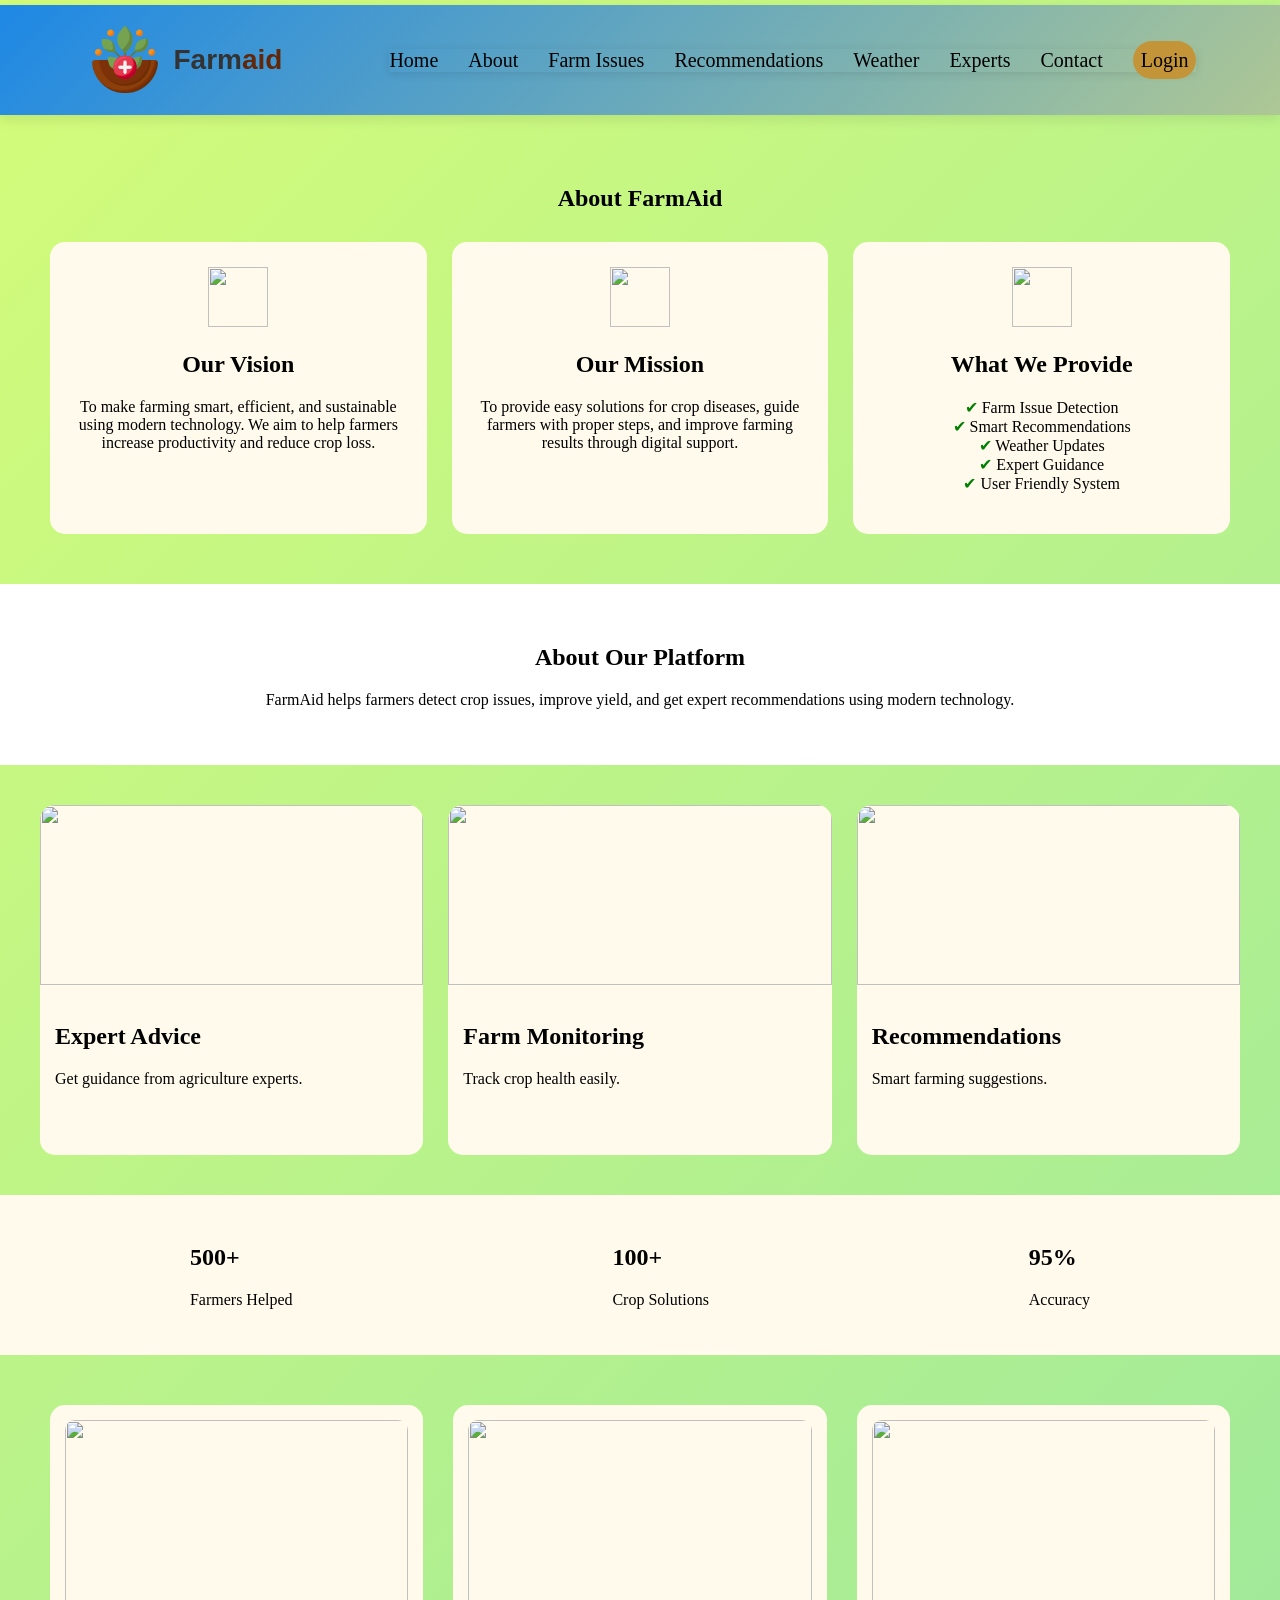
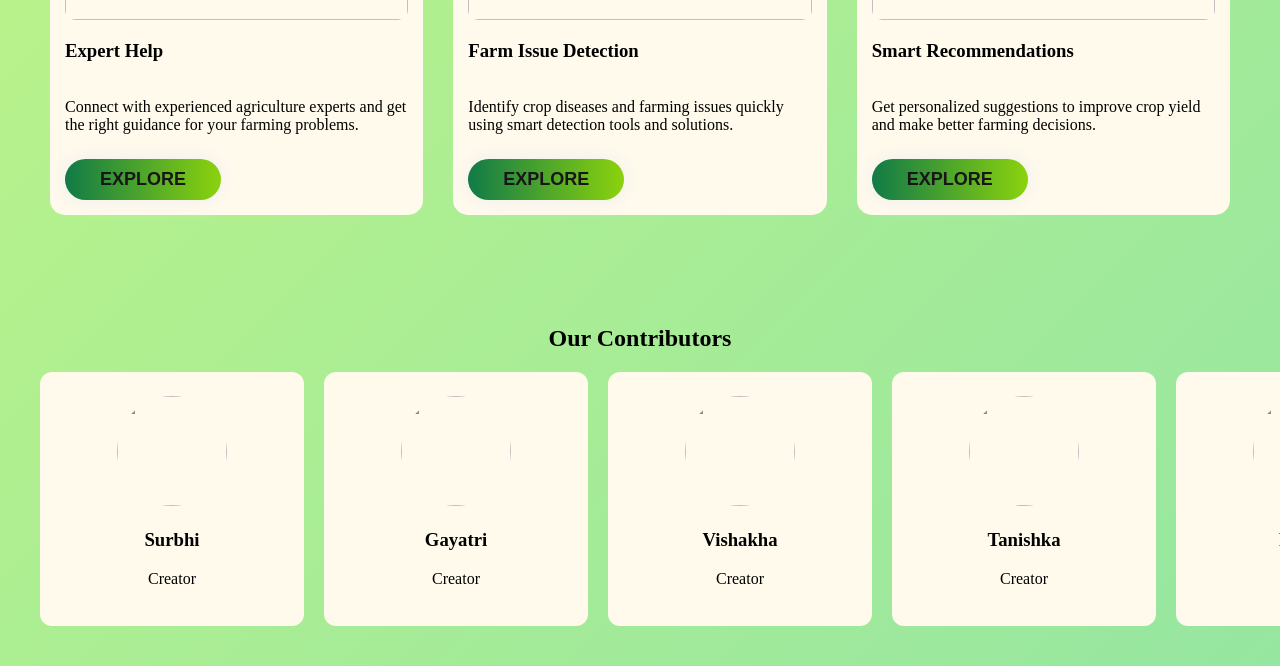
==== pages/about.html @ cec2fefd "added btn" ====
<!DOCTYPE html>
<html>

<head>
    <title>About - FarmAid</title>
    <link rel="stylesheet" href="../css/About.css">
    <link rel="stylesheet" href="../css/navbar.css">
</head>

<body>
    <div class="main-container">
        <div class="lmg-contanair">
            <img src="../images/logo-icon.png" class="main-logo-img">
            <span class="farm">Farm</span><span class="aid">aid</span>
        </div>

        <div class="nav-menu">
            <a href="../index.html" class="menu">Home</a>
            <a href="../pages/about.html" class="menu">About</a>
            <a href="../pages/farmissue.html" class="menu">Farm Issues</a>
            <a href="../pages/recommendation.html" class="menu">Recommendations</a>
            <a href="../pages/weather.html" class="menu">Weather</a>
            <a href="../pages/expert.html" class="menu">Experts</a>
            <a href="../pages/contact.html" class="menu">Contact</a>
            <a href="./contact.html" class="menu"><span class="lgin">Login</span></a>
        </div>
    </div>
    <section class="vision-mission">
        <h1>About FarmAid</h1>

        <div class="vm-container">

            <div class="vm-card">
                <img src="../images/vision-image.png" class="vm-icon">
                <h2>Our Vision</h2>
                <p>
                    To make farming smart, efficient, and sustainable using modern technology.
                    We aim to help farmers increase productivity and reduce crop loss.
                </p>
            </div>

            <div class="vm-card">
                <img src="../images/mission .png" class="vm-icon">
                <h2>Our Mission</h2>
                <p>
                    To provide easy solutions for crop diseases, guide farmers with proper steps,
                    and improve farming results through digital support.
                </p>
            </div>

            <div class="vm-card">
                <img src="../images/convenience.png" class="vm-icon">
                <h2>What We Provide</h2>
                <ul class="vm-list">
                    <li>Farm Issue Detection</li>
                    <li>Smart Recommendations</li>
                    <li>Weather Updates</li>
                    <li>Expert Guidance</li>
                    <li>User Friendly System</li>
                </ul>
            </div>

        </div>
    </section>
    <section class="about-info">
        <h2>About Our Platform</h2>
        <p>
            FarmAid helps farmers detect crop issues, improve yield,
            and get expert recommendations using modern technology.
        </p>
    </section>
    <section class="features">

        <div class="feature-card">
            <img src="../images/advice-expert.jpg">
            <div class="content">
                <h2>Expert Advice</h2>
                <p>Get guidance from agriculture experts.</p>
            </div>
        </div>

        <div class="feature-card">
            <img src="../images/farm-monitoring.jpg">
            <div class="content">
                <h2>Farm Monitoring</h2>
                <p>Track crop health easily.</p>
            </div>
        </div>

        <div class="feature-card">
            <img src="../images/farmers-smiling-women.jpg">
            <div class="content">
                <h2>Recommendations</h2>
                <p>Smart farming suggestions.</p>
            </div>
        </div>

    </section>
    <section class="stats">
        <div>
            <h2>500+</h2>
            <p>Farmers Helped</p>
        </div>
        <div>
            <h2>100+</h2>
            <p>Crop Solutions</p>
        </div>
        <div>
            <h2>95%</h2>
            <p>Accuracy</p>
        </div>
    </section>
    <section class="services">

        <!-- EXPERT -->
        <div class="service-card">
            <img src="../images/expert-img.webp">
            <h3>Expert Help</h3>
            <p>
                Connect with experienced agriculture experts and get the right
                guidance for your farming problems.
            </p>
            <a href="../pages/expert.html">
                <button>Explore</button>
            </a>
        </div>
        <div class="service-card">
            <img src="../images/farm-issue.jpg">
            <h3>Farm Issue Detection</h3>
            <p>
                Identify crop diseases and farming issues quickly using smart
                detection tools and solutions.
            </p>
            <a href="../pages/farmissue.html">
                <button>Explore</button>
            </a>
        </div>
        <div class="service-card">
            <img src="../images/recomandation-solution.jpg">
            <h3>Smart Recommendations</h3>
            <p>
                Get personalized suggestions to improve crop yield and make
                better farming decisions.
            </p>
            <a href="../pages/recommendation.html">
                <button>Explore</button>
            </a>
        </div>

    </section>
    <section class="team">
        <h2>Our Contributors</h2>

        <div class="team-container">

            <div class="team-card">
                <img src="../images/surbhi-img.jpeg">
                <h3>Surbhi</h3>
                <p>Creator</p>
            </div>

            <div class="team-card">
                <img src="../images/gayatri-img.jpeg">
                <h3>Gayatri</h3>
                <p>Creator</p>
            </div>

            <div class="team-card">
                <img src="../images/vishakha-img.jpeg">
                <h3>Vishakha</h3>
                <p>Creator</p>
            </div>

            <div class="team-card">
                <img src="../images/member4.jpg">
                <h3>Tanishka</h3>
                <p>Creator</p>
            </div>

            <div class="team-card">
                <img src="../images/pranay-img.jpeg">
                <h3>Pranay</h3>
                <p>Creator</p>
            </div>

        </div>
    </section>

</body>

</html>
---- css/About.css ----
body {
    margin: 0;
    font-family: 'Segoe UI';
    background: linear-gradient(135deg, #d4fc79, #96e6a1);
}
.main-container {
    display: flex;
    justify-content: space-between;
    align-items: center;
    padding: 15px 30px;
    background: #2e7d32;
    color: white;
}
.lmg-contanair {
    display: flex;
    align-items: center;
}

.main-logo-img {
    width: 40px;
    margin-right: 8px;
}

.farm {
    font-weight: bold;
    font-size: 22px;
}

.aid {
    font-size: 22px;
}

.nav-menu {
    display: flex;
    gap: 20px;
}

.menu {
    text-decoration: none;
    color: white;
    font-weight: 500;
}

.menu:hover {
    color: yellow;
}

.lgin {
    background: orange;
    padding: 6px 12px;
    border-radius: 6px;
}
.vision-mission {
    padding: 50px;
    text-align: center;
}
.vm-container {
    display: grid;
    grid-template-columns: repeat(3, 1fr);
    gap: 25px;
    margin-top: 30px;
}
.vm-card {
    background: #FFFAEC;
    padding: 25px;
    border-radius: 15px;
    transition: 0.3s;
}

.vm-card:hover {
    transform: translateY(-8px);
    box-shadow: 0 8px 18px rgba(0, 0, 0, 0.2);
}

.vm-icon {
    width: 60px;
    height: 60px;
}

.vm-list {
    list-style: none;
    padding: 0;
}

.vm-list li::before {
    content: "✔ ";
    color: green;
}
.about-info {
    text-align: center;
    padding: 40px;
    background: white;
}
.features {
    display: grid;
    grid-template-columns: repeat(3, 1fr);
    gap: 25px;
    padding: 40px;
}

.feature-card {
    background: #FFFAEC;
    border-radius: 15px;
    overflow: hidden;
    min-height: 350px;
    transition: 0.3s;
}

.feature-card:hover {
    transform: translateY(-5px);
    box-shadow: 0 8px 16px rgba(0, 0, 0, 0.2);
}
.feature-card img {
    width: 100%;
    height: 180px;
    object-fit: cover;
}
.content {
    padding: 15px;
}
.stats {
    display: flex;
    justify-content: space-around;
    background: #FFFAEC;
    padding: 30px;
}
.stat {
    text-align: center;
}

.services {
    display: grid;
    grid-template-columns: repeat(3, 1fr);
    gap: 30px;
    padding: 50px;
}

.service-card {
    background: #FFFAEC;
    padding: 15px;
    border-radius: 15px;

    display: flex;
    flex-direction: column;
    justify-content: space-between;

    height: 380px;
    transition: 0.3s;
}

.service-card:hover {
    transform: translateY(-8px);
    box-shadow: 0 12px 25px rgba(0, 0, 0, 0.25);
}

.service-card img {
    width: 100%;
    height: 200px;
    object-fit: cover;
    border-radius: 10px;
}

.service-card h3 {
    margin: 10px 0;
}
.service-card a {
    text-decoration: none;
    display: inline-block;
}
.service-card a:hover {
    text-decoration: none;
}
.service-card button {
    margin-top: auto;
    padding: 10px 35px;
    text-transform: uppercase;
    transition: 0.5s;
    background-size: 200% auto;
    color: rgb(24, 22, 22);
    box-shadow: 0 0 20px #eee;
    border-radius: 50px;
    border: none;
    font-size: 18px;
    font-weight: 600;
    cursor: pointer;
    background-image: linear-gradient(to right, #117a47 0%, #8ed40c 51%, #0dc6cc 100%);
}

.service-card button:hover {
    background-position: right center;
    color: #fff;
}
.team {
    text-align: center;
    padding: 40px;
}

.team-container {
    display: grid;
    grid-template-columns: repeat(5, 1fr);
    gap: 20px;
    justify-items: center;
}

.team-card {
    background: #FFFAEC;
    padding: 20px;
    border-radius: 12px;
    width: 220px;
    text-align: center;
    border: 2px solid transparent;
    transition: 0.3s;
}

.team-card:hover {
    border: 2px solid #2e7d32;
    transform: translateY(-5px);
}

.team-card img {
    width: 110px;
    height: 110px;
    border-radius: 50%;
    object-fit: cover;
    border: 2px solid transparent;
}

.team-card:hover img {
    border: 2px solid #2e7d32;
}
@media (max-width: 1200px) {
    .team-container {
        grid-template-columns: repeat(3, 1fr);
    }
}


@media (max-width: 992px) {

    .nav-menu {
        flex-wrap: wrap;
        gap: 10px;
    }

    .vm-container {
        grid-template-columns: repeat(2, 1fr);
    }

    .features {
        grid-template-columns: repeat(2, 1fr);
    }

    .services {
        grid-template-columns: repeat(2, 1fr);
    }

    .team-container {
        grid-template-columns: repeat(2, 1fr);
    }

    .stats {
        flex-wrap: wrap;
        gap: 20px;
    }
}

@media (max-width: 576px) {

    .main-container {
        flex-direction: column;
        gap: 10px;
    }

    .nav-menu {
        flex-direction: column;
        align-items: center;
    }

    .vm-container,
    .features,
    .services,
    .team-container {
        grid-template-columns: 1fr;
    }

    .stats {
        flex-direction: column;
        text-align: center;
        gap: 15px;
    }

    .service-card {
        height: auto;
    }
}
---- css/navbar.css ----
.main-container{
    display: flex;
flex-direction: row;
justify-content: space-around;
align-items: center;
background:linear-gradient(135deg, #1E88E5 0%,#aec795 100%);
box-shadow: 0 4px 12px rgba(23, 19, 19, 0.1);

margin-top: 5px;



}
.lmg-contanair{
    display: flex;
    flex-direction: row;
    align-items: center;
    padding-left: 2px;
   
}


.main-logo-img{

    height: 80px;
     width: 80px;

}
.nav-menu{
    display: flex;
    flex-direction: row;
    gap: 30px;
    position: sticky;
    top:0;
    z-index: 1000;
    box-shadow: 0  2px 10px rgba(0,0,0,0.1);


}
.menu:hover{
    background-color:  rgb(196, 149, 56);
   border-radius: 20px;
    padding: 5px;
    transition: 0.3s;

}

.farm{
    
    font-weight: 600;
    font-size: 28px;
    font-family:'poppins',sans-serif;
    color: #333;
}
.aid{
    font-size: 28px;
    color:rgb(98, 38, 8);
    font-weight: 600;
    font-family:'poppins',sans-serif;
}
.menu{
    text-decoration: none;
    font-size: 20px;
    color: black;
    font-weight: 100;
    
}
.lgin{
    background-color: rgb(196, 149, 56);
    border-radius: 30px;
    padding: 8px;
    
}
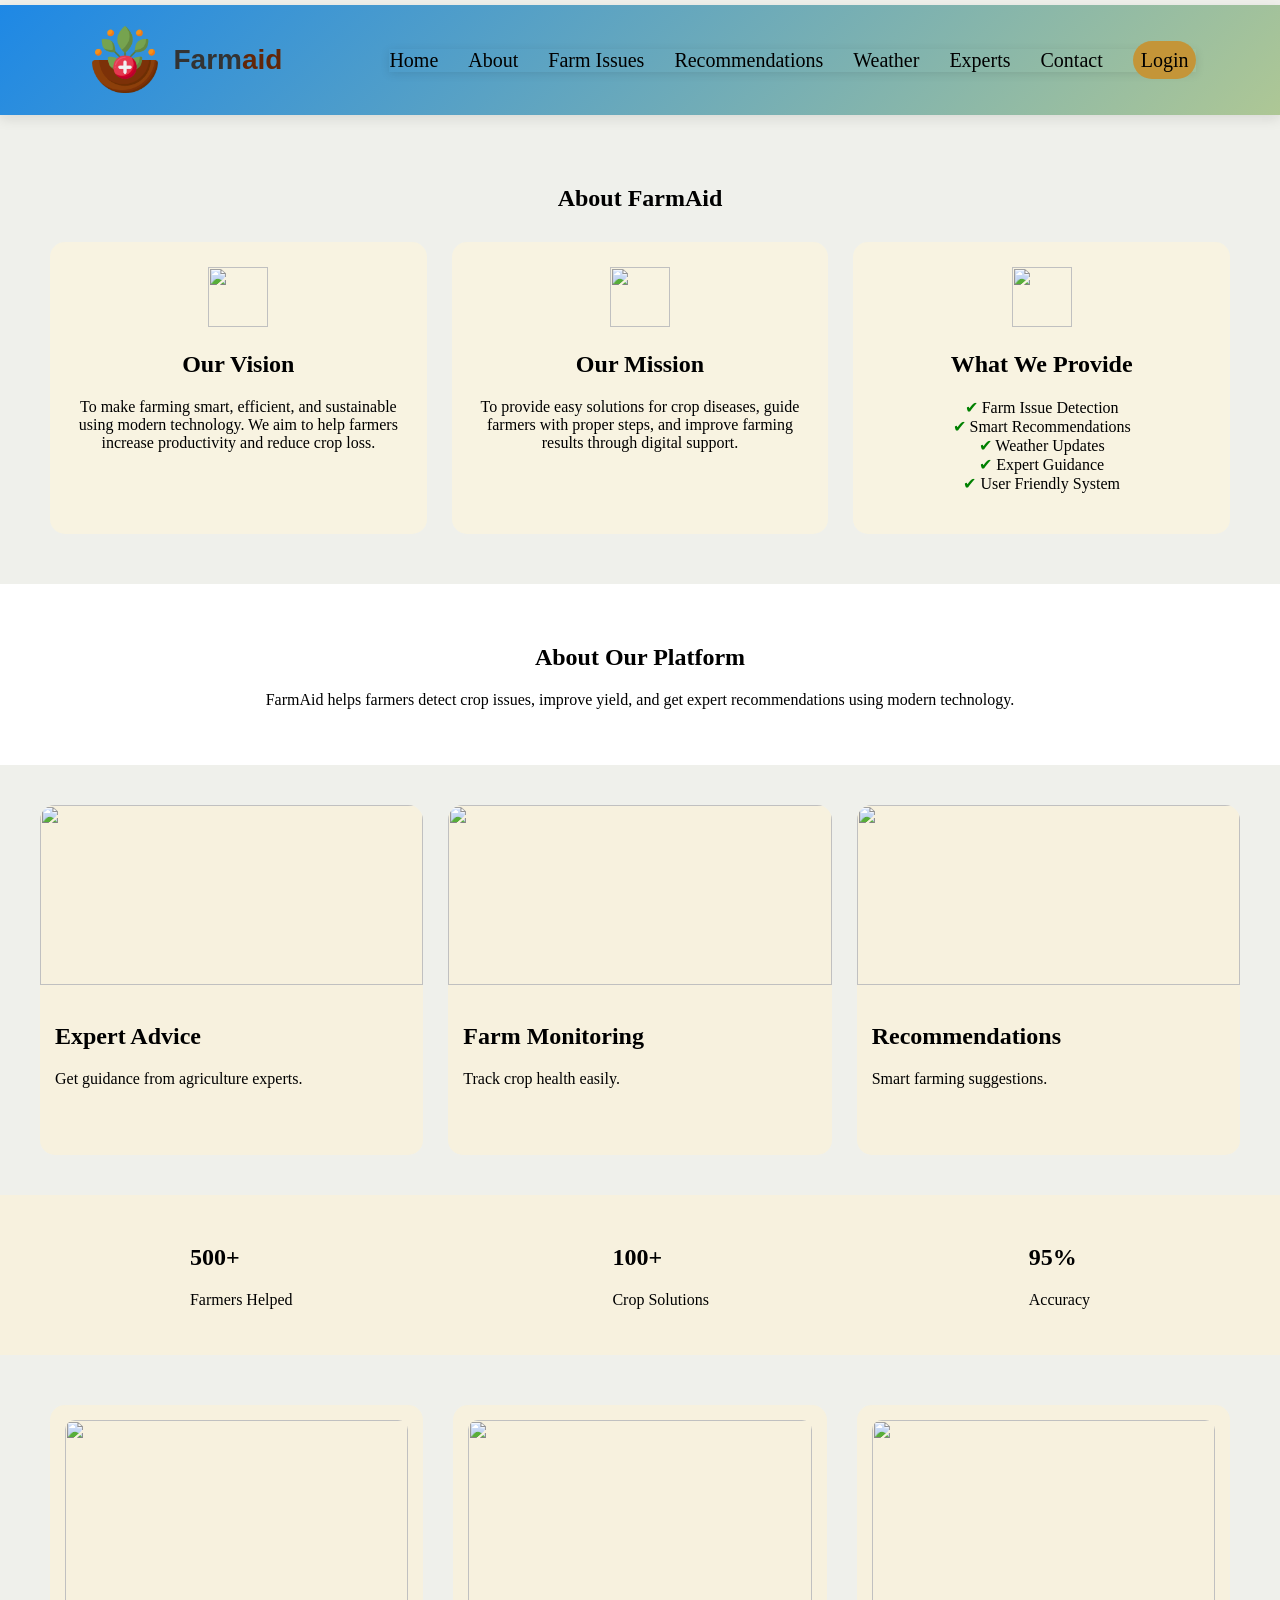
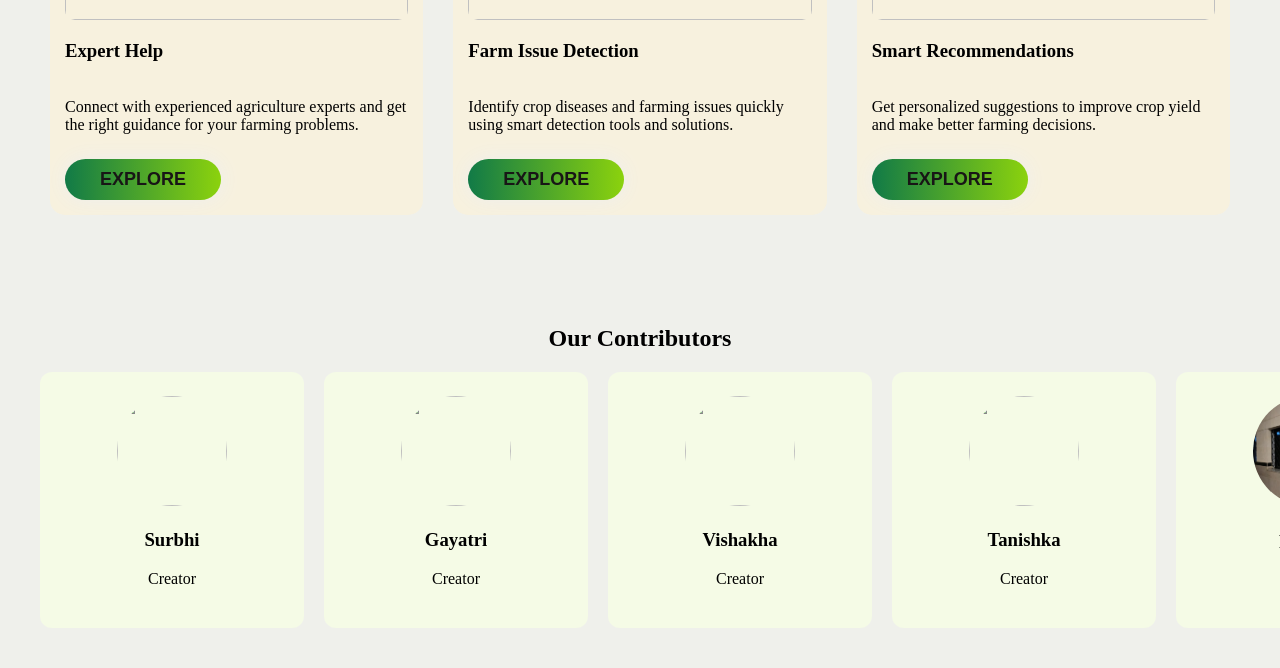
==== commit cb0f5f93: "added md file" ====
--- a/pages/about.html
+++ b/pages/about.html
@@ -178,7 +178,7 @@
             </div>
 
             <div class="team-card">
-                <img src="../images/pranay-img.jpeg">
+                <img src="../images/prany-img.jpeg">
                 <h3>Pranay</h3>
                 <p>Creator</p>
             </div>
--- a/css/About.css
+++ b/css/About.css
@@ -1,7 +1,7 @@
 body {
     margin: 0;
     font-family: 'Segoe UI';
-    background: linear-gradient(135deg, #d4fc79, #96e6a1);
+    background-color: #eff0eb;
 }
 .main-container {
     display: flex;
@@ -61,7 +61,7 @@
     margin-top: 30px;
 }
 .vm-card {
-    background: #FFFAEC;
+    background-color: #F8F3E1;
     padding: 25px;
     border-radius: 15px;
     transition: 0.3s;
@@ -99,7 +99,7 @@
 }
 
 .feature-card {
-    background: #FFFAEC;
+   background-color: #F7F1DE;
     border-radius: 15px;
     overflow: hidden;
     min-height: 350px;
@@ -121,7 +121,7 @@
 .stats {
     display: flex;
     justify-content: space-around;
-    background: #FFFAEC;
+    background: #F7F1DE;
     padding: 30px;
 }
 .stat {
@@ -136,7 +136,7 @@
 }
 
 .service-card {
-    background: #FFFAEC;
+    background-color:  #F7F1DE;;
     padding: 15px;
     border-radius: 15px;
 
@@ -203,7 +203,7 @@
 }
 
 .team-card {
-    background: #FFFAEC;
+    background-color: #F5FBE6;
     padding: 20px;
     border-radius: 12px;
     width: 220px;
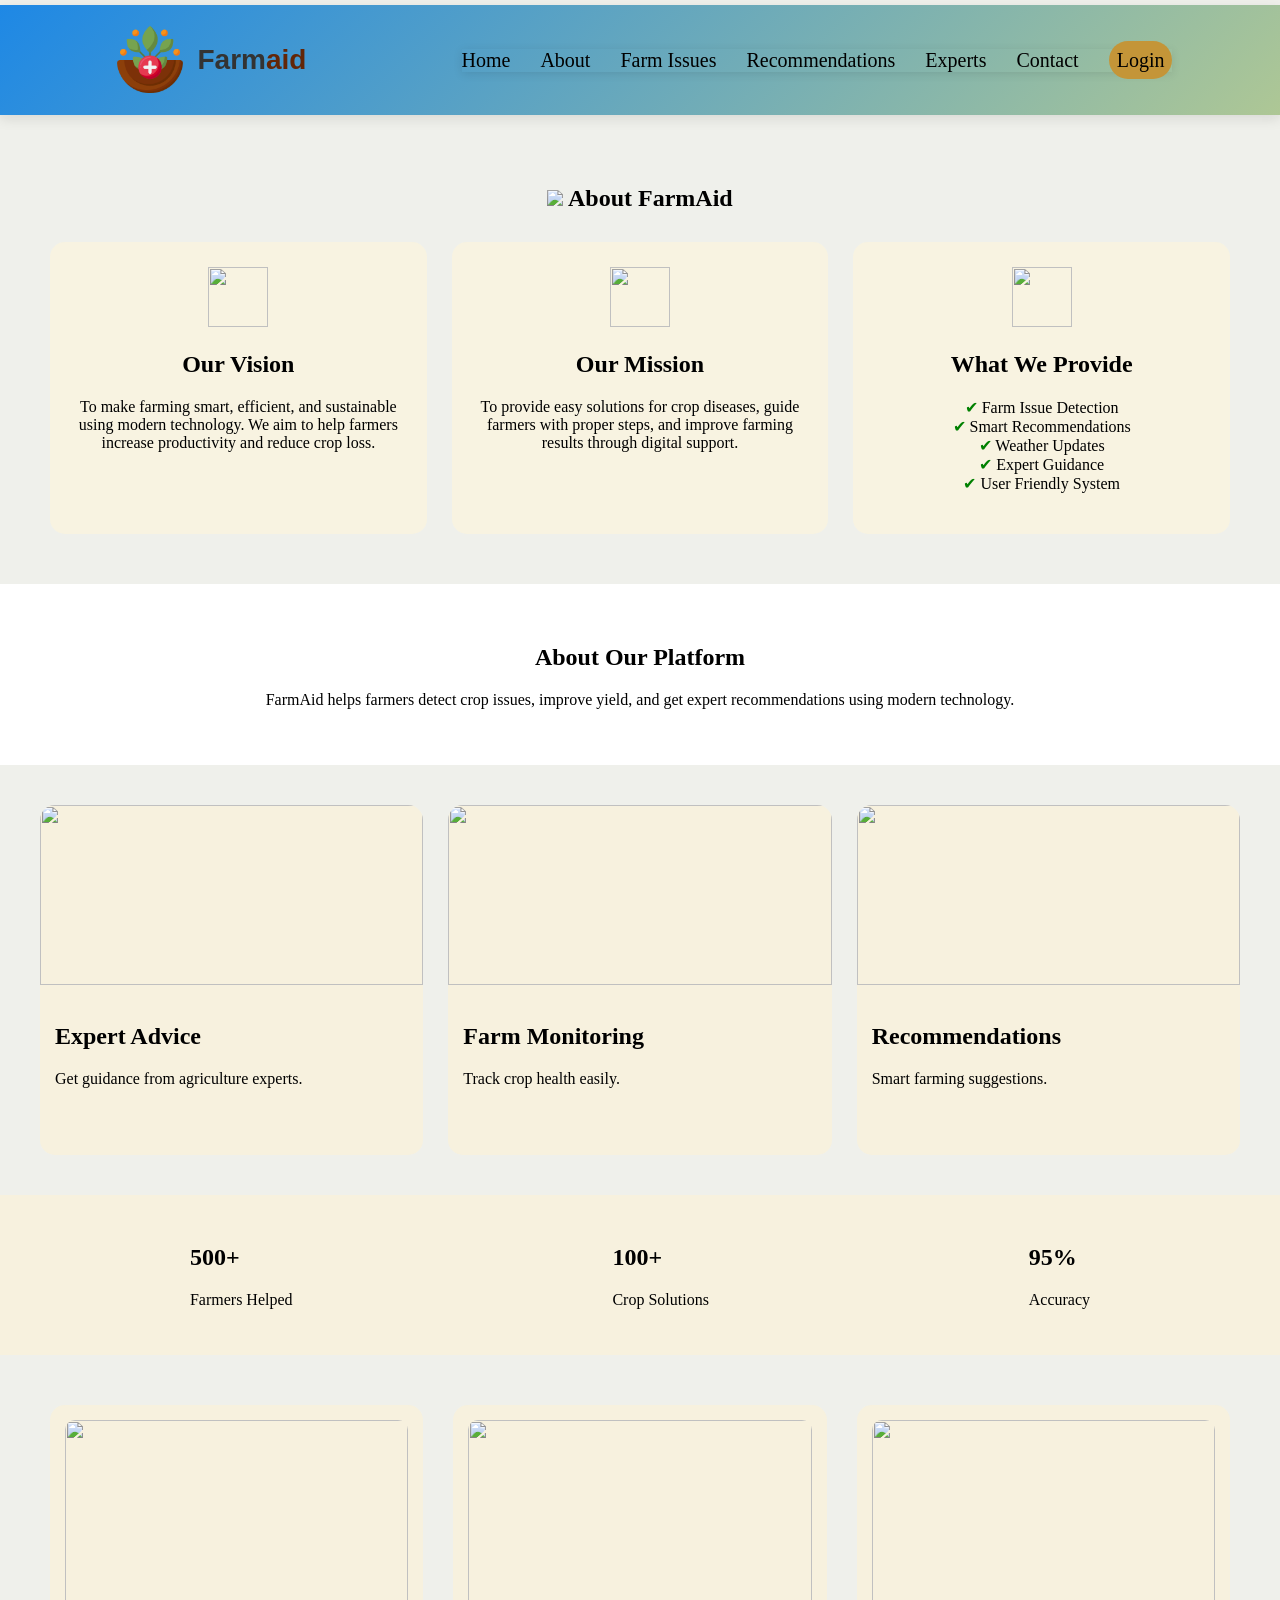
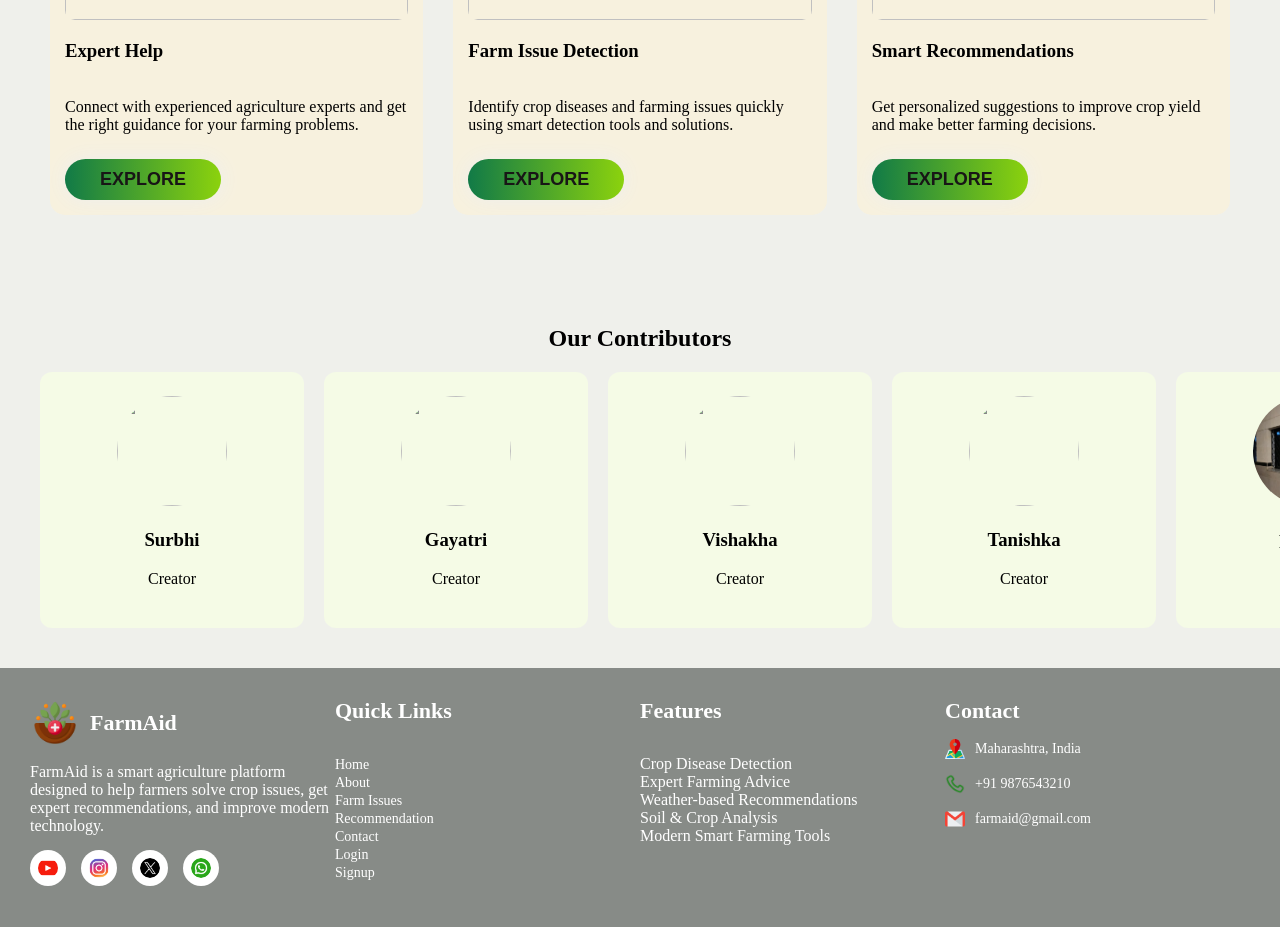
==== commit a6da6226: "footer added" ====
--- a/pages/about.html
+++ b/pages/about.html
@@ -2,9 +2,10 @@
 <html>
 
 <head>
-    <title>About - FarmAid</title>
+    <title>About FarmAid</title>
     <link rel="stylesheet" href="../css/About.css">
     <link rel="stylesheet" href="../css/navbar.css">
+    <link rel="stylesheet" href="../css/footer.css">
 </head>
 
 <body>
@@ -13,21 +14,22 @@
             <img src="../images/logo-icon.png" class="main-logo-img">
             <span class="farm">Farm</span><span class="aid">aid</span>
         </div>
-
+           
         <div class="nav-menu">
             <a href="../index.html" class="menu">Home</a>
             <a href="../pages/about.html" class="menu">About</a>
             <a href="../pages/farmissue.html" class="menu">Farm Issues</a>
             <a href="../pages/recommendation.html" class="menu">Recommendations</a>
-            <a href="../pages/weather.html" class="menu">Weather</a>
             <a href="../pages/expert.html" class="menu">Experts</a>
             <a href="../pages/contact.html" class="menu">Contact</a>
             <a href="./contact.html" class="menu"><span class="lgin">Login</span></a>
         </div>
     </div>
     <section class="vision-mission">
-        <h1>About FarmAid</h1>
-
+        <h1 class="about-heading">
+    <img src="../images/about-faarmer.png" class="about-icon">
+    About FarmAid
+</h1>
         <div class="vm-container">
 
             <div class="vm-card">
@@ -51,7 +53,7 @@
             <div class="vm-card">
                 <img src="../images/convenience.png" class="vm-icon">
                 <h2>What We Provide</h2>
-                <ul class="vm-list">
+                <ul type="circle" class="vm-list">
                     <li>Farm Issue Detection</li>
                     <li>Smart Recommendations</li>
                     <li>Weather Updates</li>
@@ -172,7 +174,7 @@
             </div>
 
             <div class="team-card">
-                <img src="../images/member4.jpg">
+                <img src="../images/tanishka-img.jpeg">
                 <h3>Tanishka</h3>
                 <p>Creator</p>
             </div>
@@ -185,6 +187,99 @@
 
         </div>
     </section>
+    <!-- FOOTER START -->
+<div class="footer-container">
+
+    <!-- SECTION 1 -->
+    <div class="footer-section-1">
+        <div class="logo-container">
+            <img src="../images/logo-icon.png" alt="logo" height="50px">
+            <b class="project-name">FarmAid</b>
+        </div>
+
+        <span>
+            FarmAid is a smart agriculture platform designed to help farmers solve crop issues,
+            get expert recommendations, and improve  modern technology.
+        </span>
+
+        <div class="social-icon-container">
+
+            <a href="#" target="_blank">
+                <img src="../images/youtube.png" class="social-icon">
+            </a>
+
+            <a href="#" target="_blank">
+                <img src="../images/instagram.png" class="social-icon">
+            </a>
+
+            <a href="#" target="_blank">
+                <img src="../images/twitter.png" class="social-icon">
+            </a>
+
+            <a href="#" target="_blank">
+                <img src="../images/whatsapp.png" class="social-icon">
+            </a>
+
+        </div>
+    </div>
+
+    <!-- SECTION 2 -->
+    <div class="footer-section-2">
+        <b class="project-name">Quick Links</b>
+
+        <ul>
+            <li><a href="../index.html" class="menu-subitem">Home</a></li>
+            <li><a href="../pages/about.html" class="menu-subitem">About</a></li>
+            <li><a href="../pages/farmissue.html" class="menu-subitem">Farm Issues</a></li>
+            <li><a href="../pages/recommendation.html" class="menu-subitem">Recommendation</a></li>
+            <li><a href="../pages/contact.html" class="menu-subitem">Contact</a></li>
+            <li><a href="../pages/login.html" class="menu-subitem">Login</a></li>
+            <li><a href="../pages/signup.html" class="menu-subitem">Signup</a></li>
+        </ul>
+    </div>
+
+    <!-- SECTION 3 -->
+    <div class="footer-section-3">
+        <b class="project-name">Features</b>
+
+        <ul>
+            <li>Crop Disease Detection</li>
+            <li>Expert Farming Advice</li>
+            <li>Weather-based Recommendations</li>
+            <li>Soil & Crop Analysis</li>
+            <li>Modern Smart Farming Tools</li>
+        </ul>
+    </div>
+
+    <!-- SECTION 4 -->
+    <div class="footer-section-4">
+        <b class="project-name">Contact</b>
+
+        <div class="contact-item">
+            <img src="../images/map.png" height="20px">
+            <a href="#" class="menu-subitem">
+                Maharashtra, India
+            </a>
+        </div>
+
+        <div class="contact-item">
+            <img src="../images/call.png" height="20px">
+            <a href="tel:+919876543210" class="menu-subitem">
+                +91 9876543210
+            </a>
+        </div>
+
+        <div class="contact-item">
+            <img src="../images/gmail.png" height="20px">
+            <a href="mailto:farmaid@gmail.com" class="menu-subitem">
+                farmaid@gmail.com
+            </a>
+        </div>
+
+    </div>
+
+</div>
+<!-- FOOTER END -->
 
 </body>
 
--- a/css/navbar.css
+++ b/css/navbar.css
@@ -1,5 +1,5 @@
 .main-container{
-    display: flex;
+display: flex;
 flex-direction: row;
 justify-content: space-around;
 align-items: center;
--- a/css/footer.css
+++ b/css/footer.css
@@ -0,0 +1,90 @@
+/* FOOTER */
+.footer-container {
+    display: flex;
+    justify-content: space-around;
+    padding: 30px;
+    background-color: #878b87;
+    color: white;
+}
+
+/* SECTIONS */
+.footer-section-1,
+.footer-section-2,
+.footer-section-3,
+.footer-section-4 {
+    display: flex;
+    flex-direction: column;
+    gap: 15px;
+    width: 25%;
+}
+
+/* LOGO */
+.logo-container {
+    display: flex;
+    align-items: center;
+    gap: 10px;
+}
+
+.project-name {
+    font-size: 22px;
+}
+
+/* SOCIAL ICONS */
+.social-icon-container {
+    display: flex;
+    gap: 15px;
+}
+
+.social-icon {
+    height: 20px;
+    width: 20px;
+    background-color: white;
+    padding: 8px;
+    border-radius: 50%;
+    cursor: pointer;
+}
+
+/* LINKS */
+.menu-subitem {
+    text-decoration: none;
+    color: white;
+    font-size: 14px;
+}
+
+ul {
+    list-style: none;
+    padding: 0;
+}
+
+/* CONTACT */
+.contact-item {
+    display: flex;
+    align-items: center;
+    gap: 10px;
+}
+
+/* RESPONSIVE */
+@media (max-width: 768px) {
+
+    .footer-container {
+        flex-direction: column;
+        gap: 25px;
+        text-align: center;
+    }
+
+    .footer-section-1,
+    .footer-section-2,
+    .footer-section-3,
+    .footer-section-4 {
+        width: 100%;
+        align-items: center;
+    }
+
+    .logo-container {
+        justify-content: center;
+    }
+
+    .contact-item {
+        justify-content: center;
+    }
+}
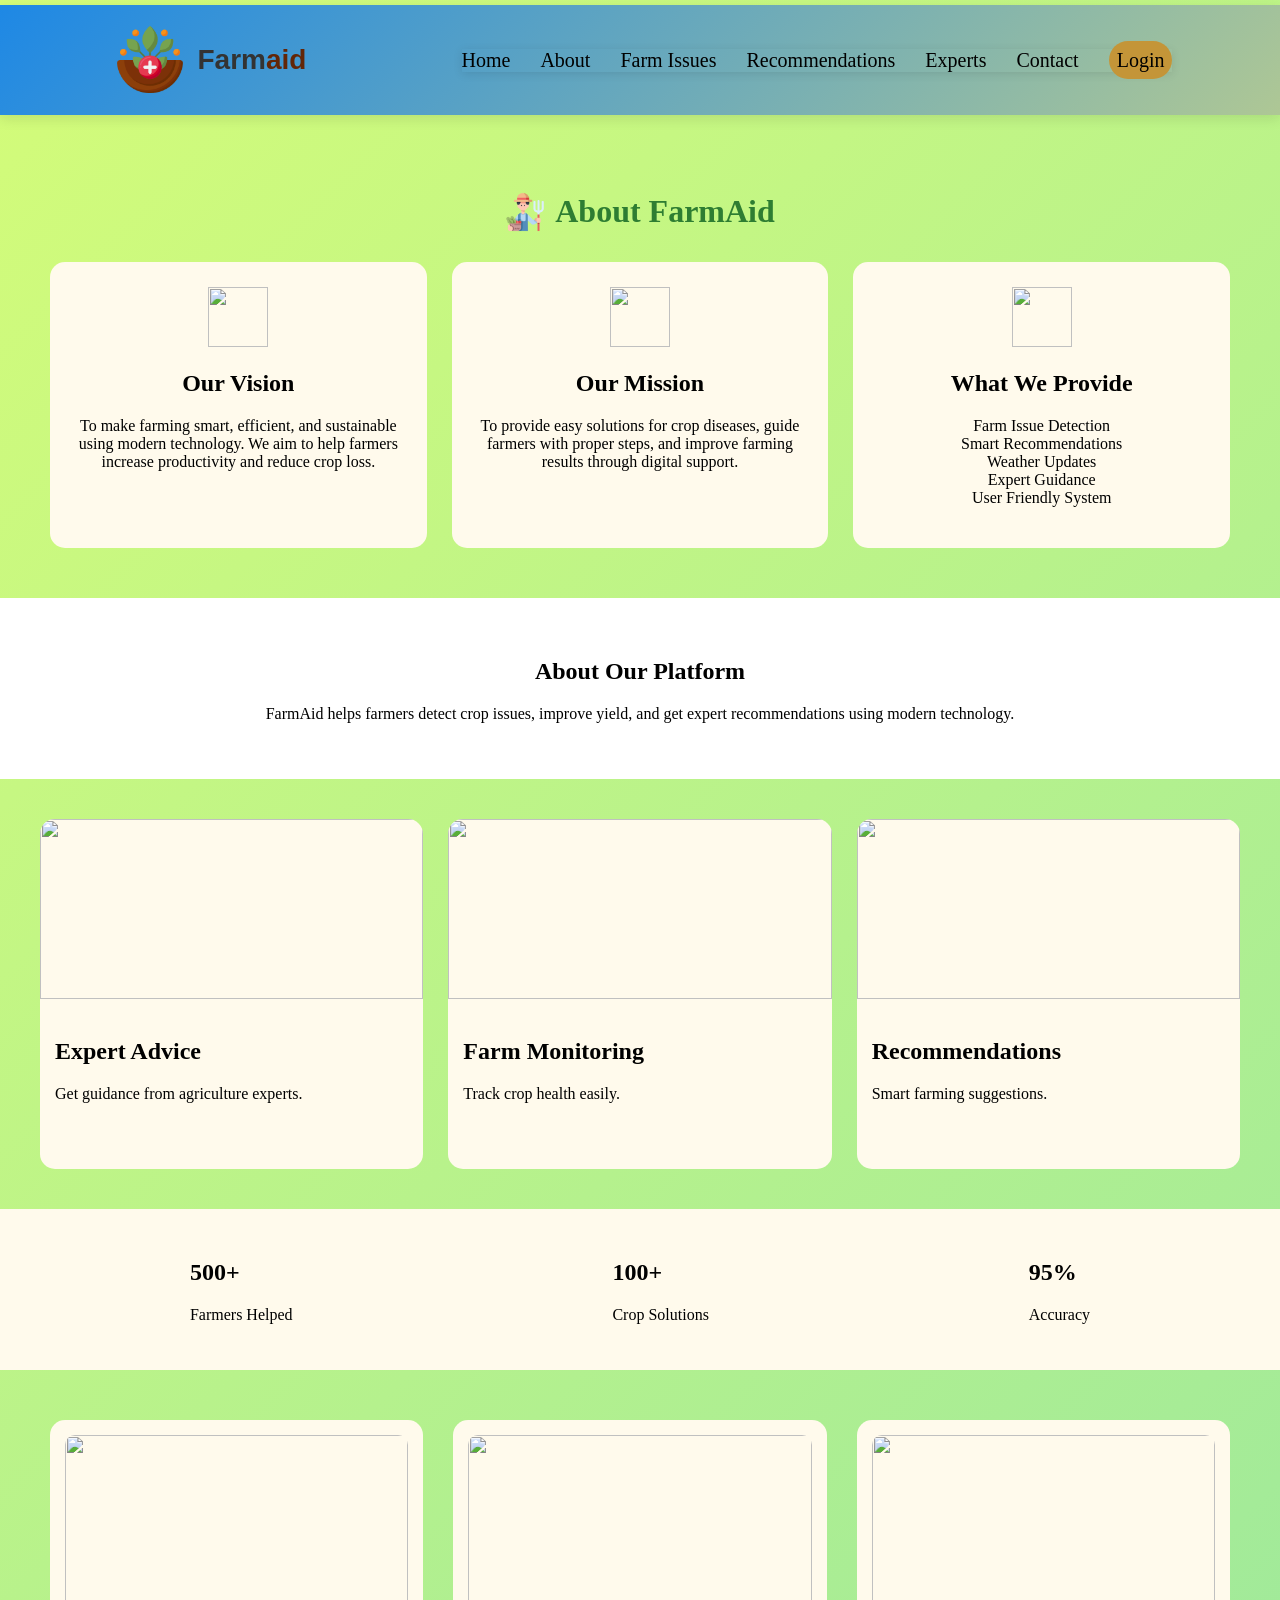
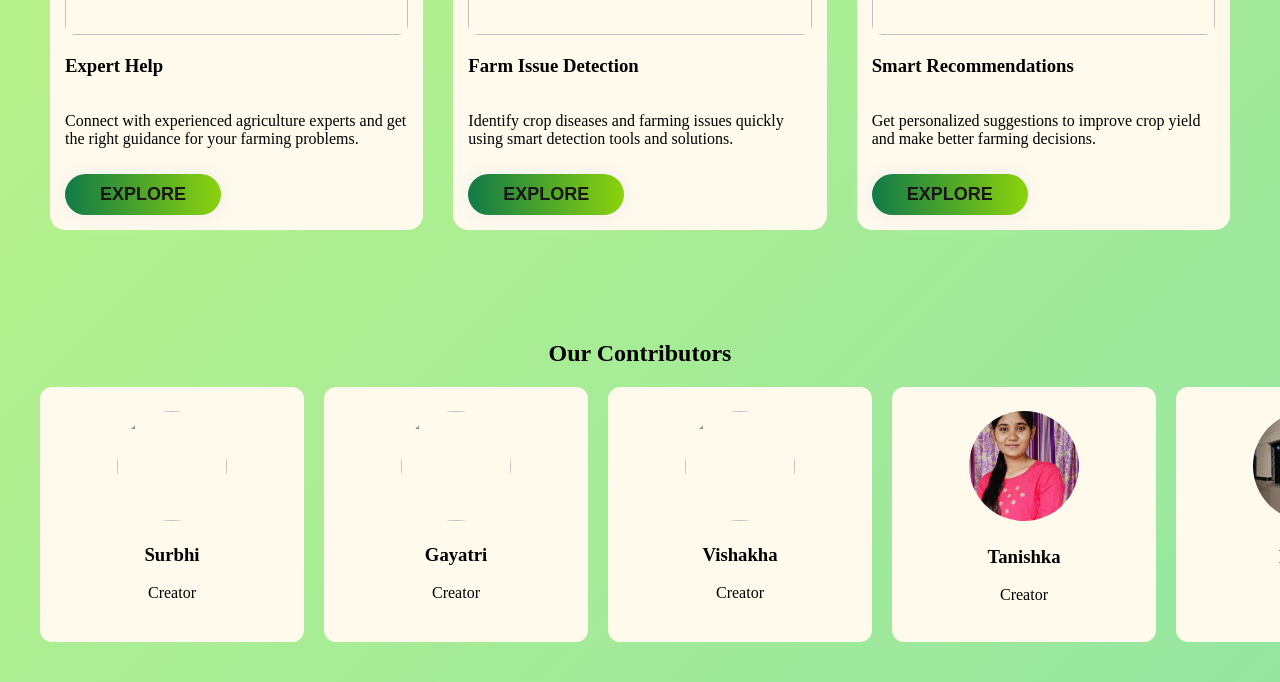
==== commit 8eefd65f: "pre-pull save" ====
--- a/pages/about.html
+++ b/pages/about.html
@@ -5,7 +5,6 @@
     <title>About FarmAid</title>
     <link rel="stylesheet" href="../css/About.css">
     <link rel="stylesheet" href="../css/navbar.css">
-    <link rel="stylesheet" href="../css/footer.css">
 </head>
 
 <body>
@@ -187,99 +186,6 @@
 
         </div>
     </section>
-    <!-- FOOTER START -->
-<div class="footer-container">
-
-    <!-- SECTION 1 -->
-    <div class="footer-section-1">
-        <div class="logo-container">
-            <img src="../images/logo-icon.png" alt="logo" height="50px">
-            <b class="project-name">FarmAid</b>
-        </div>
-
-        <span>
-            FarmAid is a smart agriculture platform designed to help farmers solve crop issues,
-            get expert recommendations, and improve  modern technology.
-        </span>
-
-        <div class="social-icon-container">
-
-            <a href="#" target="_blank">
-                <img src="../images/youtube.png" class="social-icon">
-            </a>
-
-            <a href="#" target="_blank">
-                <img src="../images/instagram.png" class="social-icon">
-            </a>
-
-            <a href="#" target="_blank">
-                <img src="../images/twitter.png" class="social-icon">
-            </a>
-
-            <a href="#" target="_blank">
-                <img src="../images/whatsapp.png" class="social-icon">
-            </a>
-
-        </div>
-    </div>
-
-    <!-- SECTION 2 -->
-    <div class="footer-section-2">
-        <b class="project-name">Quick Links</b>
-
-        <ul>
-            <li><a href="../index.html" class="menu-subitem">Home</a></li>
-            <li><a href="../pages/about.html" class="menu-subitem">About</a></li>
-            <li><a href="../pages/farmissue.html" class="menu-subitem">Farm Issues</a></li>
-            <li><a href="../pages/recommendation.html" class="menu-subitem">Recommendation</a></li>
-            <li><a href="../pages/contact.html" class="menu-subitem">Contact</a></li>
-            <li><a href="../pages/login.html" class="menu-subitem">Login</a></li>
-            <li><a href="../pages/signup.html" class="menu-subitem">Signup</a></li>
-        </ul>
-    </div>
-
-    <!-- SECTION 3 -->
-    <div class="footer-section-3">
-        <b class="project-name">Features</b>
-
-        <ul>
-            <li>Crop Disease Detection</li>
-            <li>Expert Farming Advice</li>
-            <li>Weather-based Recommendations</li>
-            <li>Soil & Crop Analysis</li>
-            <li>Modern Smart Farming Tools</li>
-        </ul>
-    </div>
-
-    <!-- SECTION 4 -->
-    <div class="footer-section-4">
-        <b class="project-name">Contact</b>
-
-        <div class="contact-item">
-            <img src="../images/map.png" height="20px">
-            <a href="#" class="menu-subitem">
-                Maharashtra, India
-            </a>
-        </div>
-
-        <div class="contact-item">
-            <img src="../images/call.png" height="20px">
-            <a href="tel:+919876543210" class="menu-subitem">
-                +91 9876543210
-            </a>
-        </div>
-
-        <div class="contact-item">
-            <img src="../images/gmail.png" height="20px">
-            <a href="mailto:farmaid@gmail.com" class="menu-subitem">
-                farmaid@gmail.com
-            </a>
-        </div>
-
-    </div>
-
-</div>
-<!-- FOOTER END -->
 
 </body>
 
--- a/css/About.css
+++ b/css/About.css
@@ -1,7 +1,7 @@
 body {
     margin: 0;
     font-family: 'Segoe UI';
-    background-color: #eff0eb;
+    background:linear-gradient(135deg,#d4fc79,#96e6a1);
 }
 .main-container {
     display: flex;
@@ -54,6 +54,19 @@
     padding: 50px;
     text-align: center;
 }
+.about-heading {
+    display: flex;
+    justify-content: center;
+    align-items: center;
+    gap: 10px;
+    font-size: 32px;
+    color: #2e7d32;
+}
+
+.about-icon {
+    width: 40px;
+    height: 40px;
+}
 .vm-container {
     display: grid;
     grid-template-columns: repeat(3, 1fr);
@@ -61,7 +74,7 @@
     margin-top: 30px;
 }
 .vm-card {
-    background-color: #F8F3E1;
+    background-color: #FFFAEC;
     padding: 25px;
     border-radius: 15px;
     transition: 0.3s;
@@ -83,7 +96,7 @@
 }
 
 .vm-list li::before {
-    content: "✔ ";
+    
     color: green;
 }
 .about-info {
@@ -99,7 +112,7 @@
 }
 
 .feature-card {
-   background-color: #F7F1DE;
+     background-color: #FFFAEC;
     border-radius: 15px;
     overflow: hidden;
     min-height: 350px;
@@ -121,7 +134,7 @@
 .stats {
     display: flex;
     justify-content: space-around;
-    background: #F7F1DE;
+     background-color: #FFFAEC;
     padding: 30px;
 }
 .stat {
@@ -136,7 +149,7 @@
 }
 
 .service-card {
-    background-color:  #F7F1DE;;
+     background-color: #FFFAEC;
     padding: 15px;
     border-radius: 15px;
 
@@ -203,7 +216,7 @@
 }
 
 .team-card {
-    background-color: #F5FBE6;
+     background-color: #FFFAEC;
     padding: 20px;
     border-radius: 12px;
     width: 220px;
--- a/css/navbar.css
+++ b/css/navbar.css
@@ -8,7 +8,9 @@
 
 margin-top: 5px;
 
-
+ position: sticky;  
+    top: 0;            
+    z-index: 1000;
 
 }
 .lmg-contanair{
@@ -70,4 +72,75 @@
     border-radius: 30px;
     padding: 8px;
     
+}
+
+@media (max-width: 992px) {
+
+    .main-container{
+        flex-direction: column;
+        padding: 10px;
+        gap: 10px;
+    }
+
+    .main-logo-img{
+        height: 60px;
+        width: 60px;
+    }
+
+    .farm, .aid{
+        font-size: 24px;
+    }
+
+    .nav-menu{
+        flex-wrap: wrap;
+        justify-content: center;
+        gap: 15px;
+    }
+
+    .menu{
+        font-size: 18px;
+    }
+}
+
+
+@media (max-width: 576px) {
+
+    .main-container{
+        flex-direction: column;
+        text-align: center;
+    }
+
+    .lmg-contanair{
+        justify-content: center;
+    }
+
+    .main-logo-img{
+        height: 50px;
+        width: 50px;
+    }
+
+    .farm, .aid{
+        font-size: 20px;
+    }
+
+    .nav-menu{
+        flex-direction: column;
+        align-items: center;
+        gap: 10px;
+        width: 100%;
+    }
+
+    .menu{
+        font-size: 16px;
+        width: 100%;
+        padding: 8px;
+    }
+
+    .menu:hover{
+        width: 80%;
+    }
+
+    .lgin{
+        padding: 6px 12px;
+    }
 }
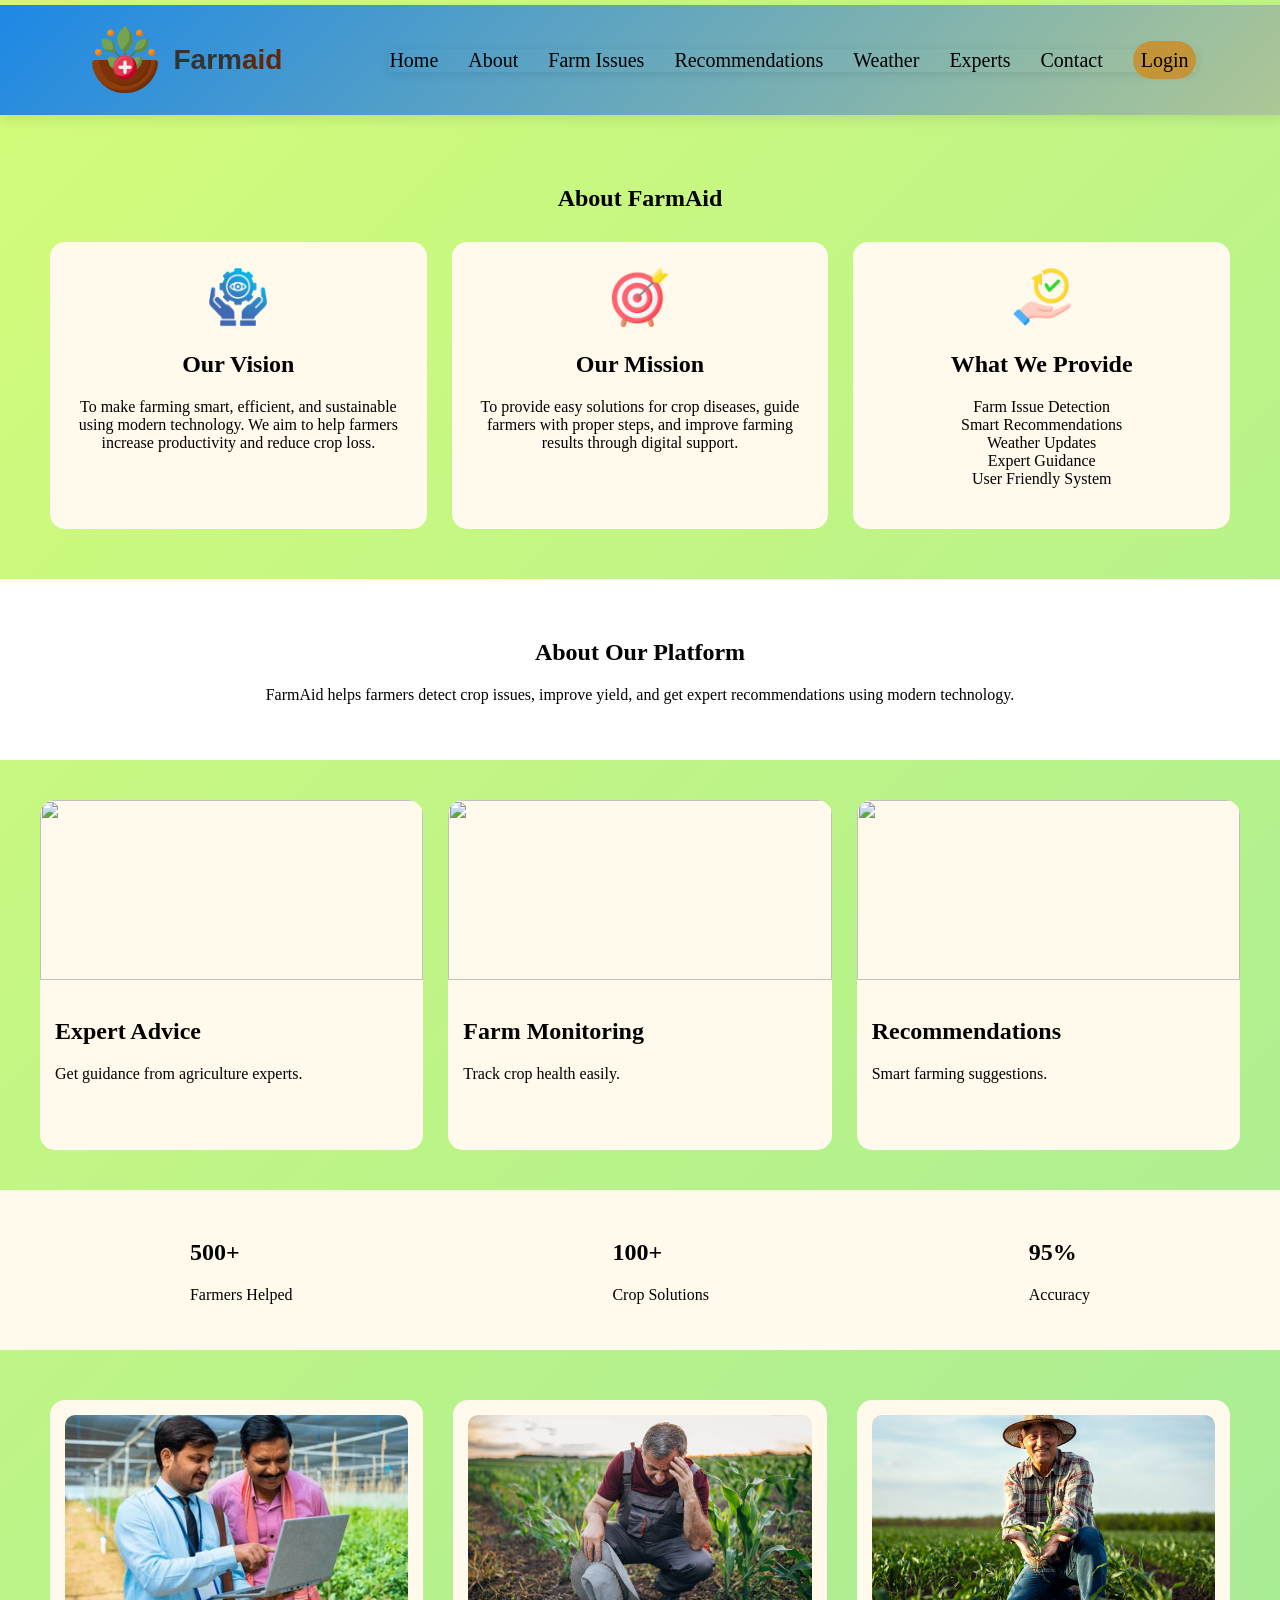
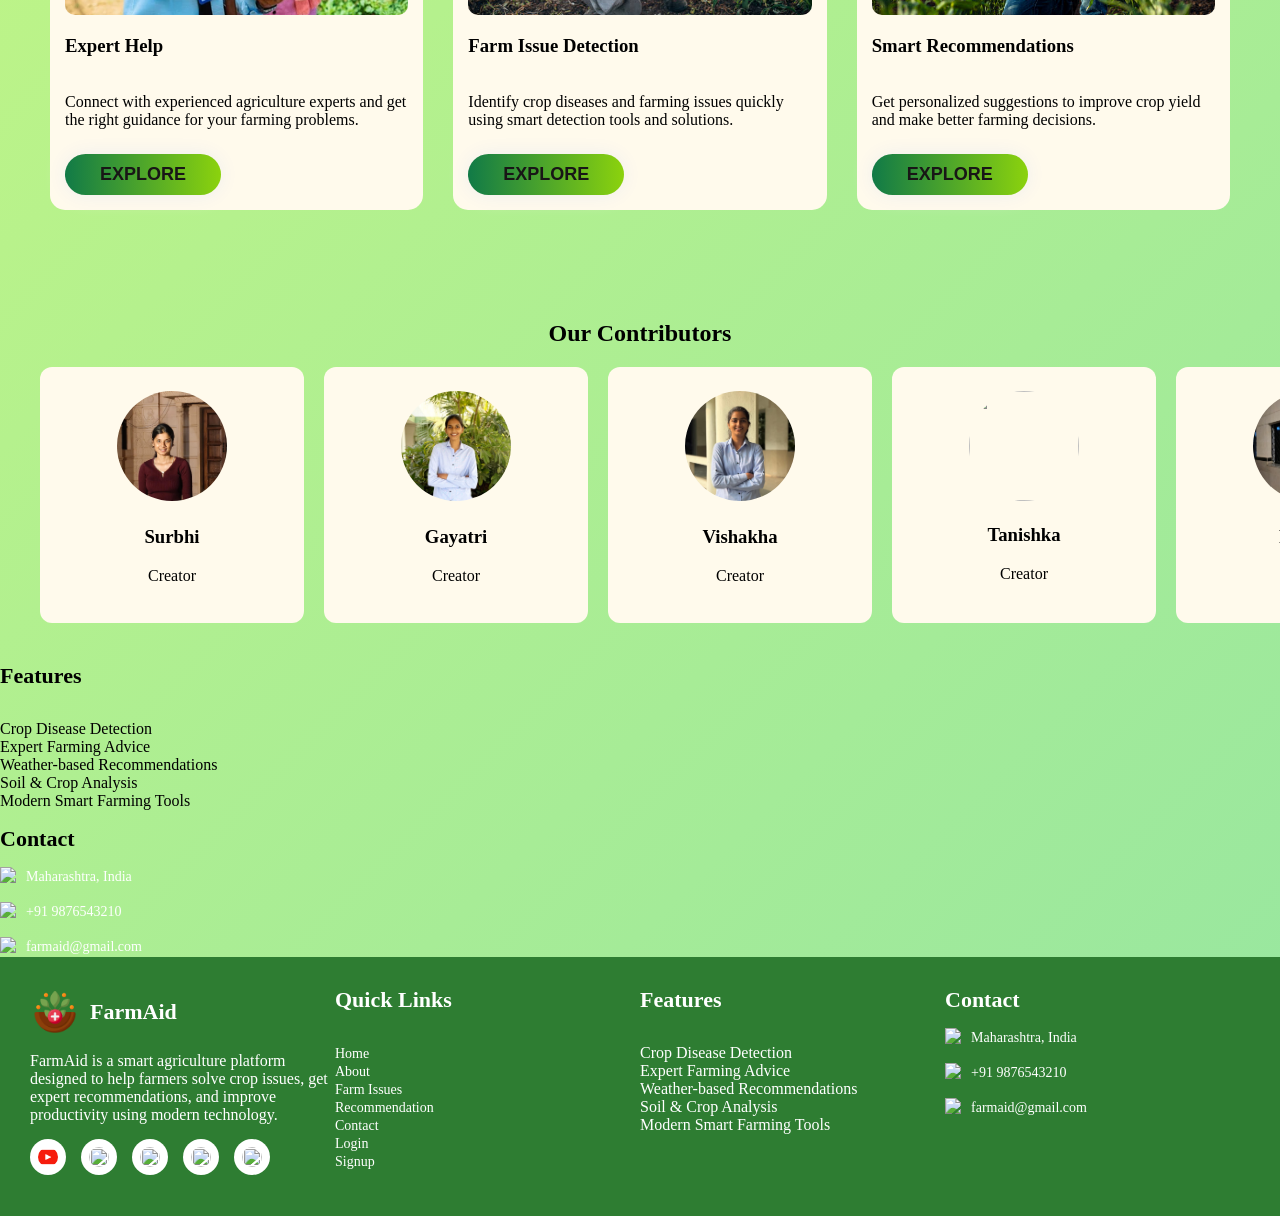
==== commit b6ec7aee: "updated footer and about page" ====
--- a/pages/about.html
+++ b/pages/about.html
@@ -2,9 +2,10 @@
 <html>
 
 <head>
-    <title>About FarmAid</title>
+    <title>About - FarmAid</title>
     <link rel="stylesheet" href="../css/About.css">
     <link rel="stylesheet" href="../css/navbar.css">
+    <link rel="stylesheet" href="./../css/footer.css">
 </head>
 
 <body>
@@ -13,22 +14,21 @@
             <img src="../images/logo-icon.png" class="main-logo-img">
             <span class="farm">Farm</span><span class="aid">aid</span>
         </div>
-           
+
         <div class="nav-menu">
             <a href="../index.html" class="menu">Home</a>
             <a href="../pages/about.html" class="menu">About</a>
             <a href="../pages/farmissue.html" class="menu">Farm Issues</a>
             <a href="../pages/recommendation.html" class="menu">Recommendations</a>
+            <a href="../pages/weather.html" class="menu">Weather</a>
             <a href="../pages/expert.html" class="menu">Experts</a>
             <a href="../pages/contact.html" class="menu">Contact</a>
             <a href="./contact.html" class="menu"><span class="lgin">Login</span></a>
         </div>
     </div>
     <section class="vision-mission">
-        <h1 class="about-heading">
-    <img src="../images/about-faarmer.png" class="about-icon">
-    About FarmAid
-</h1>
+        <h1>About FarmAid</h1>
+
         <div class="vm-container">
 
             <div class="vm-card">
@@ -52,7 +52,7 @@
             <div class="vm-card">
                 <img src="../images/convenience.png" class="vm-icon">
                 <h2>What We Provide</h2>
-                <ul type="circle" class="vm-list">
+                <ul class="vm-list">
                     <li>Farm Issue Detection</li>
                     <li>Smart Recommendations</li>
                     <li>Weather Updates</li>
@@ -173,7 +173,7 @@
             </div>
 
             <div class="team-card">
-                <img src="../images/tanishka-img.jpeg">
+                <img src="../images/member4.jpg">
                 <h3>Tanishka</h3>
                 <p>Creator</p>
             </div>
@@ -186,7 +186,144 @@
 
         </div>
     </section>
-
+    <div class="footer-section-3">
+        <b class="project-name">Features</b>
+
+        <ul>
+            <li>Crop Disease Detection</li>
+            <li>Expert Farming Advice</li>
+            <li>Weather-based Recommendations</li>
+            <li>Soil & Crop Analysis</li>
+            <li>Modern Smart Farming Tools</li>
+        </ul>
+    </div>
+
+    
+    <div class="footer-section-4">
+        <b class="project-name">Contact</b>
+
+        <div class="contact-item">
+            <img src="./images/map.png" height="20px">
+            <a href="#" class="menu-subitem">
+                Maharashtra, India
+            </a>
+        </div>
+
+        <div class="contact-item">
+            <img src="./images/phone.png" height="20px">
+            <a href="tel:+919876543210" class="menu-subitem">
+                +91 9876543210
+            </a>
+        </div>
+
+        <div class="contact-item">
+            <img src="./images/gmail.png" height="20px">
+            <a href="mailto:farmaid@gmail.com" class="menu-subitem">
+                farmaid@gmail.com
+            </a>
+        </div>
+
+    </div>
+
+</div>
+
+
+<!-- FOOTER START -->
+<div class="footer-container">
+
+    <!-- SECTION 1 -->
+    <div class="footer-section-1">
+        <div class="logo-container">
+            <img src="./../images/logo-icon.png" alt="logo" height="50px">
+            <b class="project-name">FarmAid</b>
+        </div>
+
+        <span>
+            FarmAid is a smart agriculture platform designed to help farmers solve crop issues,
+            get expert recommendations, and improve productivity using modern technology.
+        </span>
+
+        <div class="social-icon-container">
+
+            <a href="#" target="_blank">
+                <img src="./../images/youtube.png" class="social-icon">
+            </a>
+
+            <a href="#" target="_blank">
+                <img src="./images/github.png" class="social-icon">
+            </a>
+
+            <a href="#" target="_blank">
+                <img src="./images/instagram.png" class="social-icon">
+            </a>
+
+            <a href="#" target="_blank">
+                <img src="./images/twitter.png" class="social-icon">
+            </a>
+
+            <a href="#" target="_blank">
+                <img src="./images/whatsapp.png" class="social-icon">
+            </a>
+
+        </div>
+    </div>
+
+    <!-- SECTION 2 -->
+    <div class="footer-section-2">
+        <b class="project-name">Quick Links</b>
+
+        <ul>
+            <li><a href="./index.html" class="menu-subitem">Home</a></li>
+            <li><a href="./pages/about.html" class="menu-subitem">About</a></li>
+            <li><a href="./pages/farmissue.html" class="menu-subitem">Farm Issues</a></li>
+            <li><a href="./pages/recommendation.html" class="menu-subitem">Recommendation</a></li>
+            <li><a href="./pages/contact.html" class="menu-subitem">Contact</a></li>
+            <li><a href="./pages/login.html" class="menu-subitem">Login</a></li>
+            <li><a href="./pages/signup.html" class="menu-subitem">Signup</a></li>
+        </ul>
+    </div>
+
+    <!-- SECTION 3 -->
+    <div class="footer-section-3">
+        <b class="project-name">Features</b>
+
+        <ul>
+            <li>Crop Disease Detection</li>
+            <li>Expert Farming Advice</li>
+            <li>Weather-based Recommendations</li>
+            <li>Soil & Crop Analysis</li>
+            <li>Modern Smart Farming Tools</li>
+        </ul>
+    </div>
+
+    <!-- SECTION 4 -->
+    <div class="footer-section-4">
+        <b class="project-name">Contact</b>
+
+        <div class="contact-item">
+            <img src="./images/map.png" height="20px">
+            <a href="#" class="menu-subitem">
+                Maharashtra, India
+            </a>
+        </div>
+
+        <div class="contact-item">
+            <img src="./images/phone.png" height="20px">
+            <a href="tel:+919876543210" class="menu-subitem">
+                +91 9876543210
+            </a>
+        </div>
+
+        <div class="contact-item">
+            <img src="./images/gmail.png" height="20px">
+            <a href="mailto:farmaid@gmail.com" class="menu-subitem">
+                farmaid@gmail.com
+            </a>
+        </div>
+
+    </div>
+
+</div>
 </body>
 
 </html>
--- a/css/navbar.css
+++ b/css/navbar.css
@@ -74,6 +74,38 @@
     
 }
 
+@media (max-width: 768px) {
+    .main-container {
+        flex-wrap: wrap;
+        padding: 10px 20px;
+    }
+
+    .hamburger {
+        display: block;
+        font-size: 24px;
+        padding-right: 80px;
+    }
+
+    .nav-menu {
+        display: none ;
+        flex-direction: column;
+        text-align: center;
+        gap: 10px;
+    }
+
+    .menu-toggle:checked~.nav-menu {
+        display: flex;
+    }
+
+    .menu-toggle:checked~.hamburger {
+        content: "x";
+    }
+
+    .menu {
+        font-size: 18px;
+    }
+}
+
 @media (max-width: 992px) {
 
     .main-container{
--- a/css/footer.css
+++ b/css/footer.css
@@ -0,0 +1,90 @@
+/* FOOTER */
+.footer-container {
+    display: flex;
+    justify-content: space-around;
+    padding: 30px;
+    background-color: #2e7d32;
+    color: white;
+}
+
+/* SECTIONS */
+.footer-section-1,
+.footer-section-2,
+.footer-section-3,
+.footer-section-4 {
+    display: flex;
+    flex-direction: column;
+    gap: 15px;
+    width: 25%;
+}
+
+/* LOGO */
+.logo-container {
+    display: flex;
+    align-items: center;
+    gap: 10px;
+}
+
+.project-name {
+    font-size: 22px;
+}
+
+/* SOCIAL ICONS */
+.social-icon-container {
+    display: flex;
+    gap: 15px;
+}
+
+.social-icon {
+    height: 20px;
+    width: 20px;
+    background-color: white;
+    padding: 8px;
+    border-radius: 50%;
+    cursor: pointer;
+}
+
+/* LINKS */
+.menu-subitem {
+    text-decoration: none;
+    color: white;
+    font-size: 14px;
+}
+
+ul {
+    list-style: none;
+    padding: 0;
+}
+
+/* CONTACT */
+.contact-item {
+    display: flex;
+    align-items: center;
+    gap: 10px;
+}
+
+/* RESPONSIVE */
+@media (max-width: 768px) {
+
+    .footer-container {
+        flex-direction: column;
+        gap: 25px;
+        text-align: center;
+    }
+
+    .footer-section-1,
+    .footer-section-2,
+    .footer-section-3,
+    .footer-section-4 {
+        width: 100%;
+        align-items: center;
+    }
+
+    .logo-container {
+        justify-content: center;
+    }
+
+    .contact-item {
+        justify-content: center;
+    }
+}
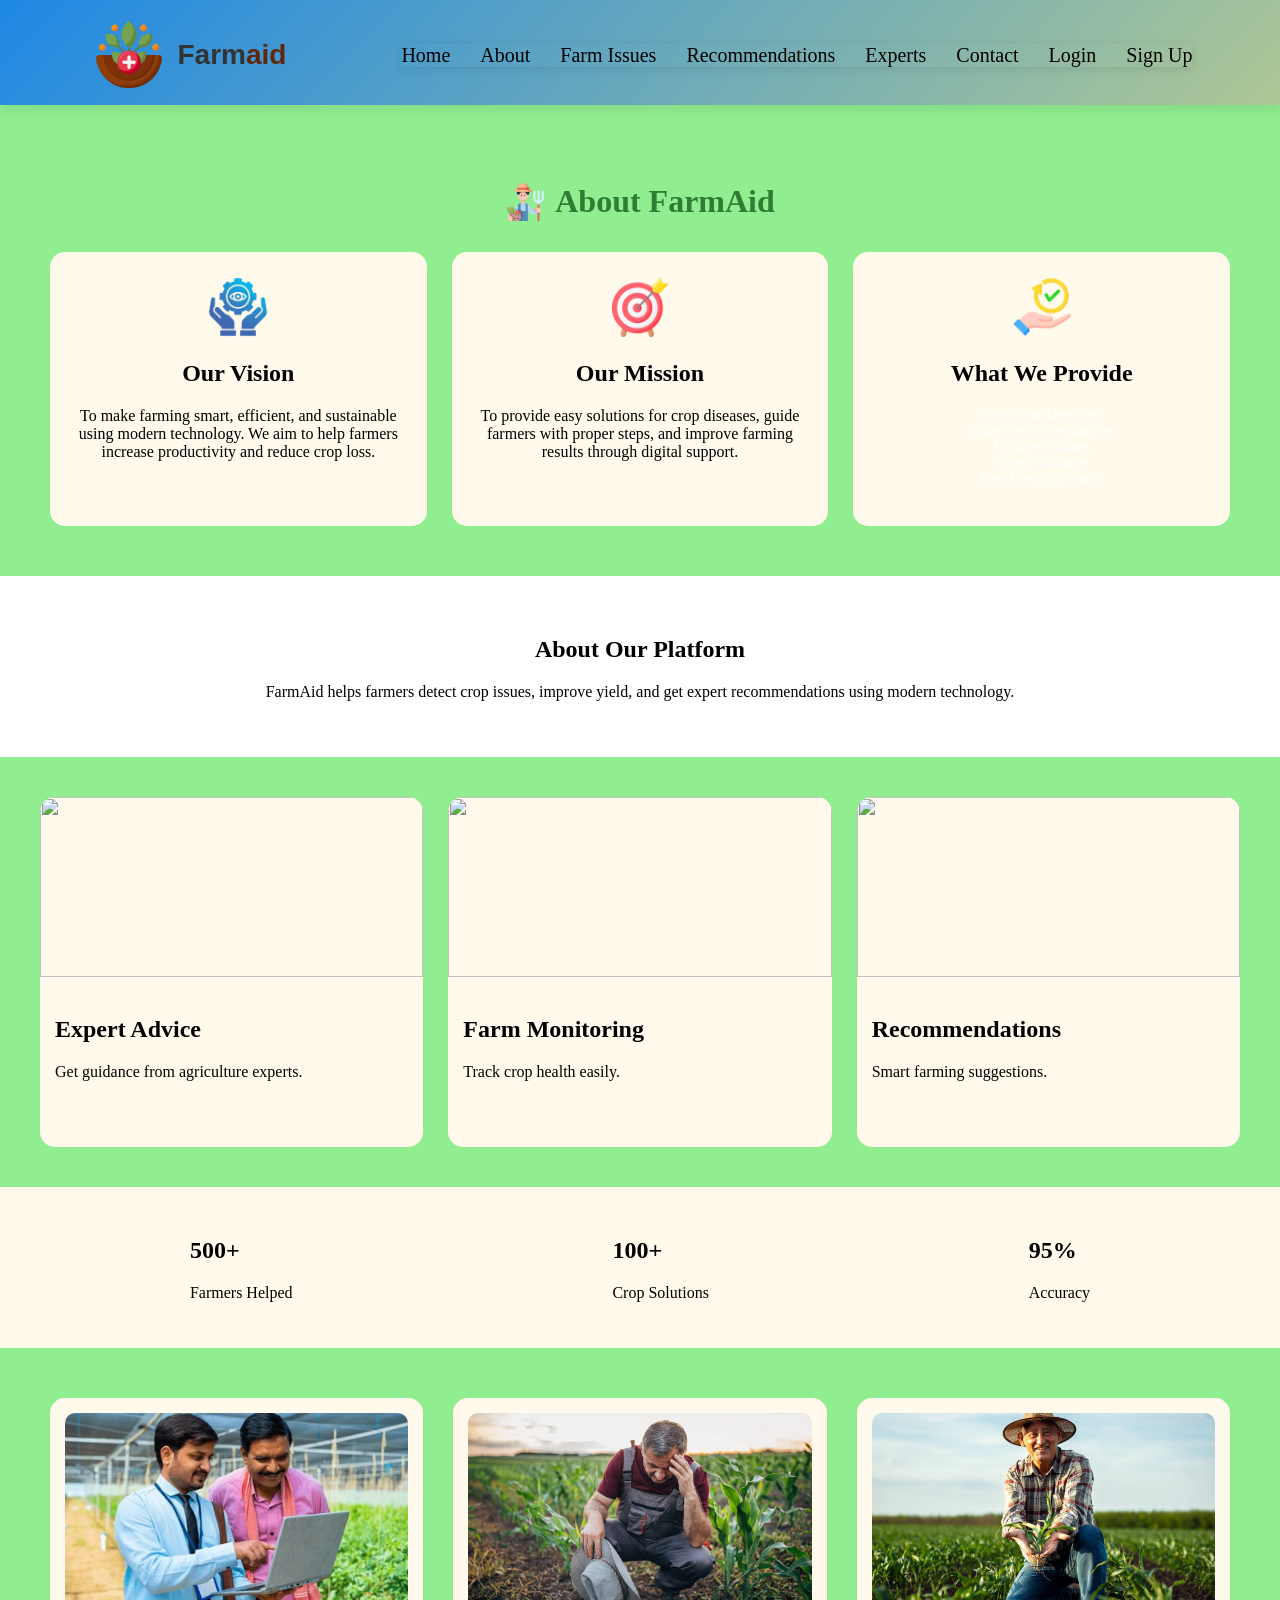
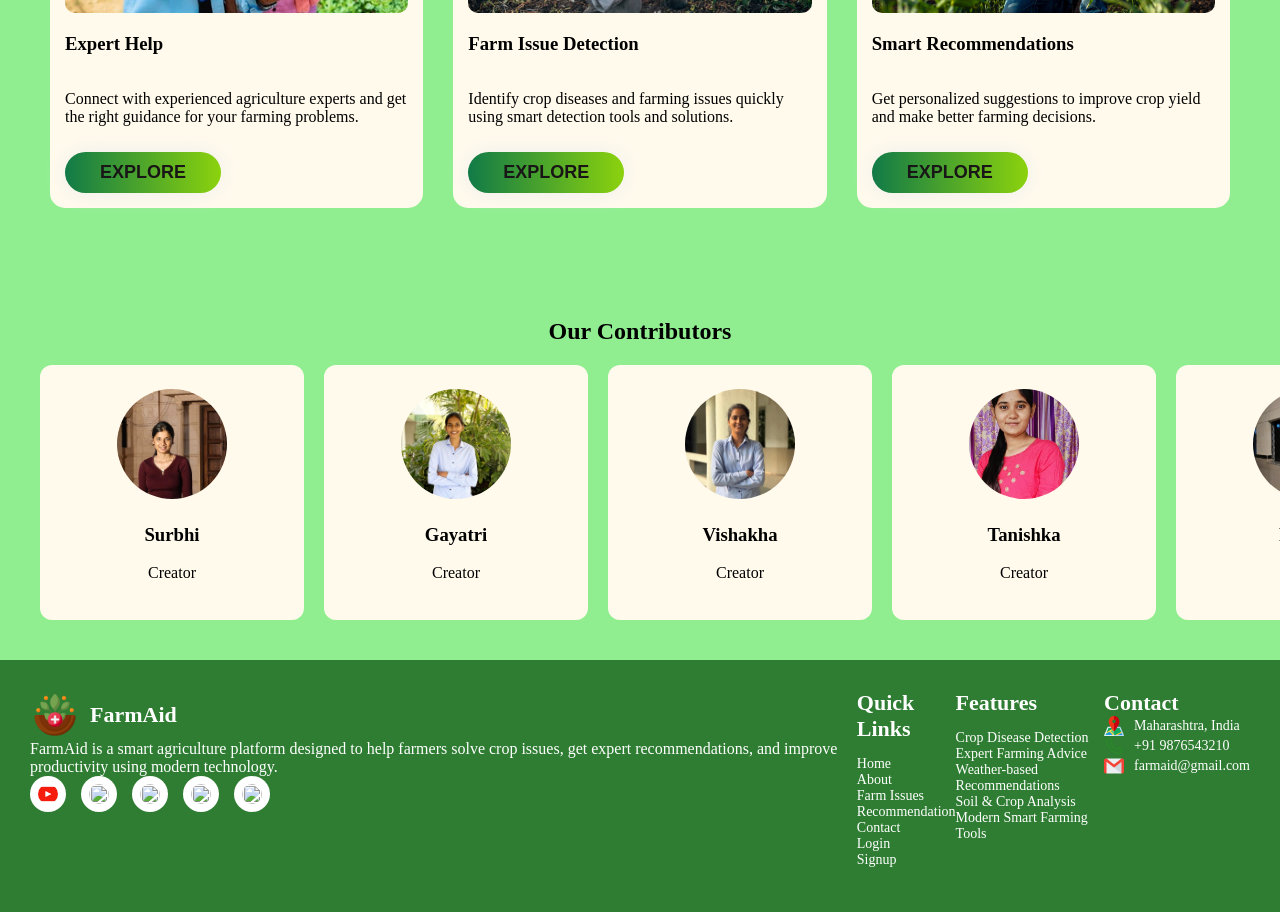
==== commit 6b971580: "Merge branch 'main' into main" ====
--- a/pages/about.html
+++ b/pages/about.html
@@ -2,10 +2,10 @@
 <html>
 
 <head>
-    <title>About - FarmAid</title>
+    <title>About FarmAid</title>
     <link rel="stylesheet" href="../css/About.css">
     <link rel="stylesheet" href="../css/navbar.css">
-    <link rel="stylesheet" href="./../css/footer.css">
+    <link rel="stylesheet" href="../css/footer.css">
 </head>
 
 <body>
@@ -14,21 +14,24 @@
             <img src="../images/logo-icon.png" class="main-logo-img">
             <span class="farm">Farm</span><span class="aid">aid</span>
         </div>
-
+           
         <div class="nav-menu">
             <a href="../index.html" class="menu">Home</a>
             <a href="../pages/about.html" class="menu">About</a>
             <a href="../pages/farmissue.html" class="menu">Farm Issues</a>
             <a href="../pages/recommendation.html" class="menu">Recommendations</a>
-            <a href="../pages/weather.html" class="menu">Weather</a>
             <a href="../pages/expert.html" class="menu">Experts</a>
             <a href="../pages/contact.html" class="menu">Contact</a>
-            <a href="./contact.html" class="menu"><span class="lgin">Login</span></a>
+            <a href="./../pages/login.html" class="menu">Login</a>
+            <a href="./../pages/singup.html" class="menu">Sign Up</a>
+     
         </div>
     </div>
     <section class="vision-mission">
-        <h1>About FarmAid</h1>
-
+        <h1 class="about-heading">
+    <img src="../images/about-faarmer.png" class="about-icon">
+    About FarmAid
+</h1>
         <div class="vm-container">
 
             <div class="vm-card">
@@ -52,7 +55,7 @@
             <div class="vm-card">
                 <img src="../images/convenience.png" class="vm-icon">
                 <h2>What We Provide</h2>
-                <ul class="vm-list">
+                <ul type="circle" class="vm-list">
                     <li>Farm Issue Detection</li>
                     <li>Smart Recommendations</li>
                     <li>Weather Updates</li>
@@ -173,7 +176,7 @@
             </div>
 
             <div class="team-card">
-                <img src="../images/member4.jpg">
+                <img src="../images/tanishka-img.jpeg">
                 <h3>Tanishka</h3>
                 <p>Creator</p>
             </div>
@@ -186,49 +189,16 @@
 
         </div>
     </section>
-    <div class="footer-section-3">
-        <b class="project-name">Features</b>
-
-        <ul>
-            <li>Crop Disease Detection</li>
-            <li>Expert Farming Advice</li>
-            <li>Weather-based Recommendations</li>
-            <li>Soil & Crop Analysis</li>
-            <li>Modern Smart Farming Tools</li>
-        </ul>
-    </div>
-
+
+
+
+
+        
+        
+
+        
     
-    <div class="footer-section-4">
-        <b class="project-name">Contact</b>
-
-        <div class="contact-item">
-            <img src="./images/map.png" height="20px">
-            <a href="#" class="menu-subitem">
-                Maharashtra, India
-            </a>
-        </div>
-
-        <div class="contact-item">
-            <img src="./images/phone.png" height="20px">
-            <a href="tel:+919876543210" class="menu-subitem">
-                +91 9876543210
-            </a>
-        </div>
-
-        <div class="contact-item">
-            <img src="./images/gmail.png" height="20px">
-            <a href="mailto:farmaid@gmail.com" class="menu-subitem">
-                farmaid@gmail.com
-            </a>
-        </div>
-
-    </div>
-
-</div>
-
-
-<!-- FOOTER START -->
+    <!-- FOOTER START -->
 <div class="footer-container">
 
     <!-- SECTION 1 -->
@@ -301,21 +271,21 @@
         <b class="project-name">Contact</b>
 
         <div class="contact-item">
-            <img src="./images/map.png" height="20px">
+            <img src="./../images/map.png" height="20px">
             <a href="#" class="menu-subitem">
                 Maharashtra, India
             </a>
         </div>
 
         <div class="contact-item">
-            <img src="./images/phone.png" height="20px">
+            <img src="./../images/call.png" height="20px">
             <a href="tel:+919876543210" class="menu-subitem">
                 +91 9876543210
             </a>
         </div>
 
         <div class="contact-item">
-            <img src="./images/gmail.png" height="20px">
+            <img src="./../images/gmail.png" height="20px">
             <a href="mailto:farmaid@gmail.com" class="menu-subitem">
                 farmaid@gmail.com
             </a>
--- a/css/About.css
+++ b/css/About.css
@@ -1,7 +1,7 @@
 body {
     margin: 0;
     font-family: 'Segoe UI';
-    background:linear-gradient(135deg,#d4fc79,#96e6a1);
+    background:lightgreen;
 }
 .main-container {
     display: flex;
--- a/css/navbar.css
+++ b/css/navbar.css
@@ -6,11 +6,13 @@
 background:linear-gradient(135deg, #1E88E5 0%,#aec795 100%);
 box-shadow: 0 4px 12px rgba(23, 19, 19, 0.1);
 
-margin-top: 5px;
+margin-top: 0;
+position: sticky;
+top: 0;
+z-index: 1000;
+padding-bottom:10px ;
+height: auto;
 
- position: sticky;  
-    top: 0;            
-    z-index: 1000;
 
 }
 .lmg-contanair{
@@ -32,9 +34,7 @@
     display: flex;
     flex-direction: row;
     gap: 30px;
-    position: sticky;
-    top:0;
-    z-index: 1000;
+    
     box-shadow: 0  2px 10px rgba(0,0,0,0.1);
 
 
@@ -44,6 +44,8 @@
    border-radius: 20px;
     padding: 5px;
     transition: 0.3s;
+    letter-spacing: -0.5px;
+    
 
 }
 
@@ -64,7 +66,7 @@
     text-decoration: none;
     font-size: 20px;
     color: black;
-    font-weight: 100;
+    
     
 }
 .lgin{
@@ -175,4 +177,4 @@
     .lgin{
         padding: 6px 12px;
     }
-}+}
--- a/css/footer.css
+++ b/css/footer.css
@@ -1,16 +1,25 @@
 /* FOOTER */
 .footer-container {
+  
+display: flex;
+justify-content: space-around;
+padding: 30px;
+background-color: #2e7d32;
+color: white;
     display: flex;
     justify-content: space-around;
     padding: 30px;
     background-color: #2e7d32;
     color: white;
+
 }
 
 /* SECTIONS */
 .footer-section-1,
 .footer-section-2,
 .footer-section-3,
+gap: 15px;
+width: 25%;
 .footer-section-4 {
     display: flex;
     flex-direction: column;
@@ -20,6 +29,9 @@
 
 /* LOGO */
 .logo-container {
+display: flex;
+align-items: center;
+font-size: 22px;
     display: flex;
     align-items: center;
     gap: 10px;
@@ -31,6 +43,10 @@
 
 /* SOCIAL ICONS */
 .social-icon-container {
+
+display: flex;
+gap: 15px;
+cursor: pointer;
     display: flex;
     gap: 15px;
 }
@@ -46,6 +62,15 @@
 
 /* LINKS */
 .menu-subitem {
+
+text-decoration: none;
+color: white;
+font-size: 14px;
+}
+
+ul {
+list-style: none;
+padding: 0;
     text-decoration: none;
     color: white;
     font-size: 14px;
@@ -58,6 +83,11 @@
 
 /* CONTACT */
 .contact-item {
+
+display: flex;
+align-items: center;
+gap: 10px;
+
     display: flex;
     align-items: center;
     gap: 10px;
@@ -66,6 +96,8 @@
 /* RESPONSIVE */
 @media (max-width: 768px) {
 
+
+.footer-container {
     .footer-container {
         flex-direction: column;
         gap: 25px;
@@ -87,4 +119,5 @@
     .contact-item {
         justify-content: center;
     }
-}+}
+
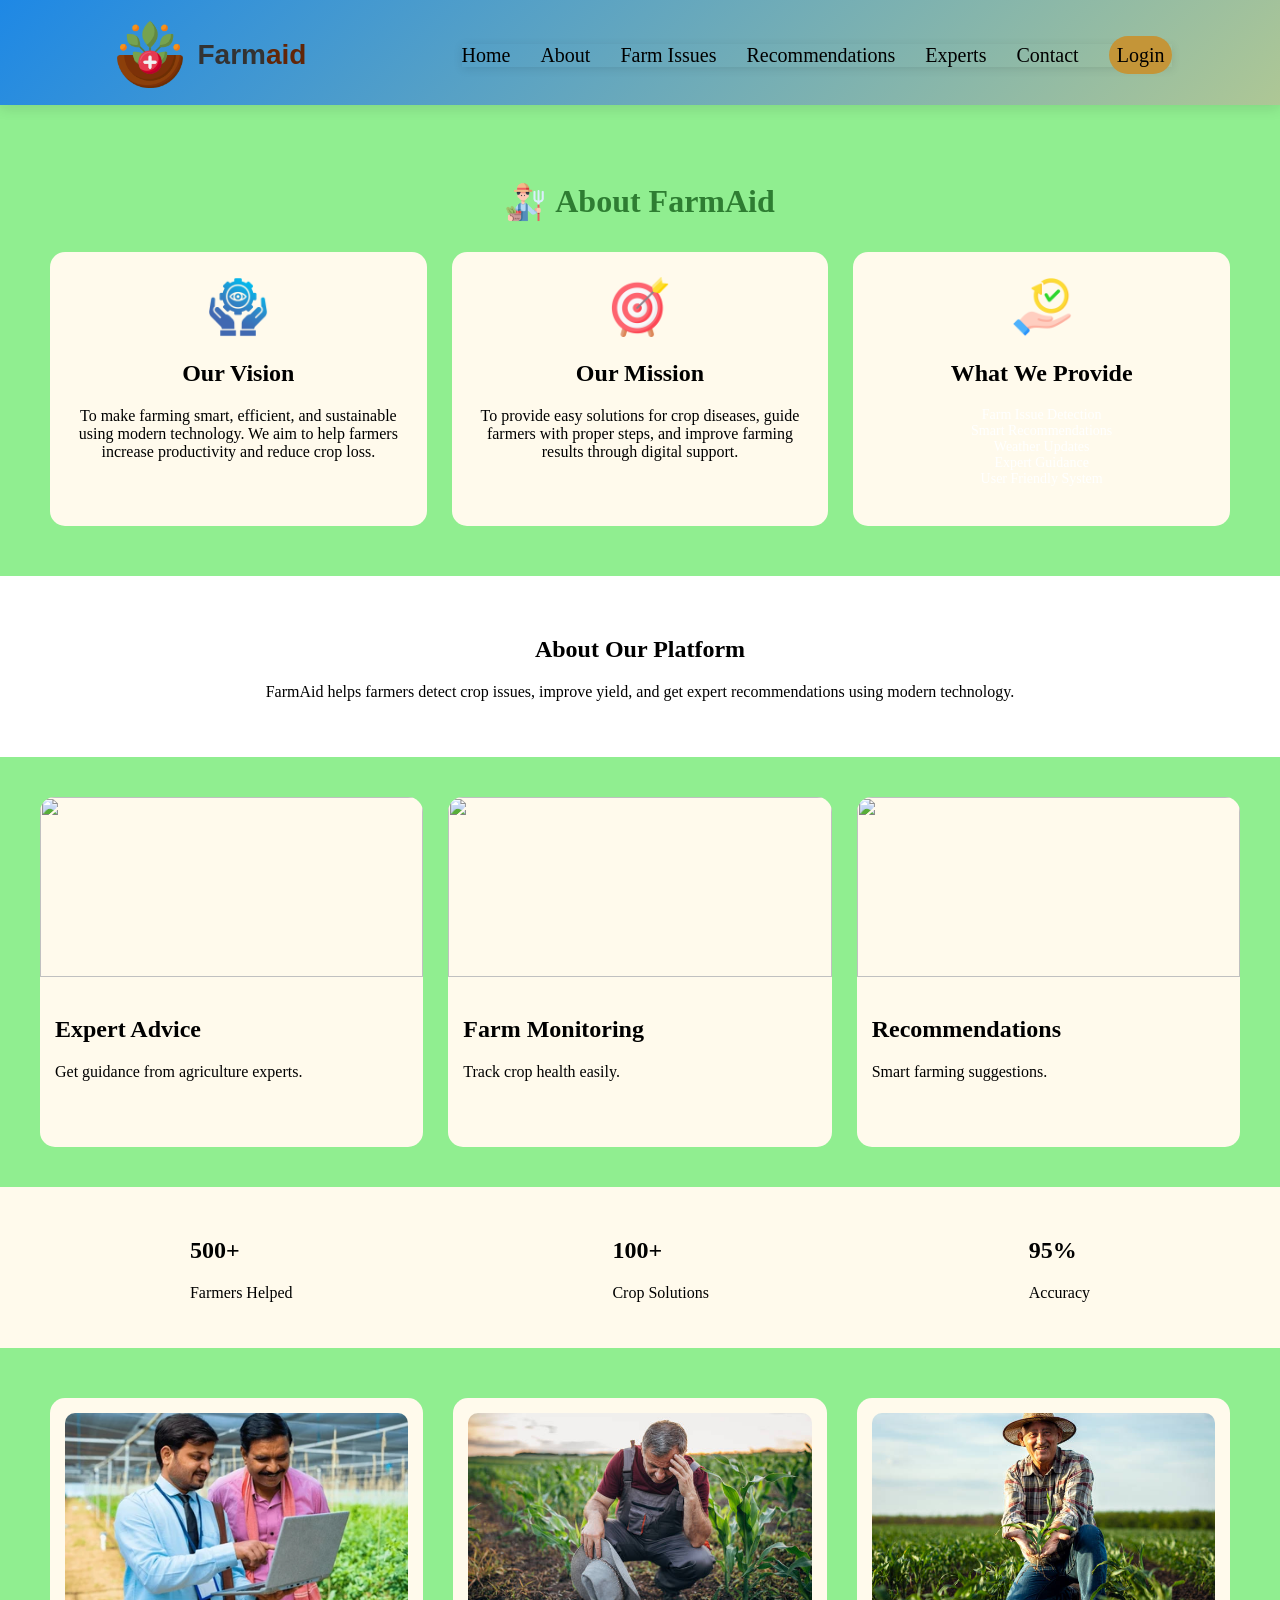
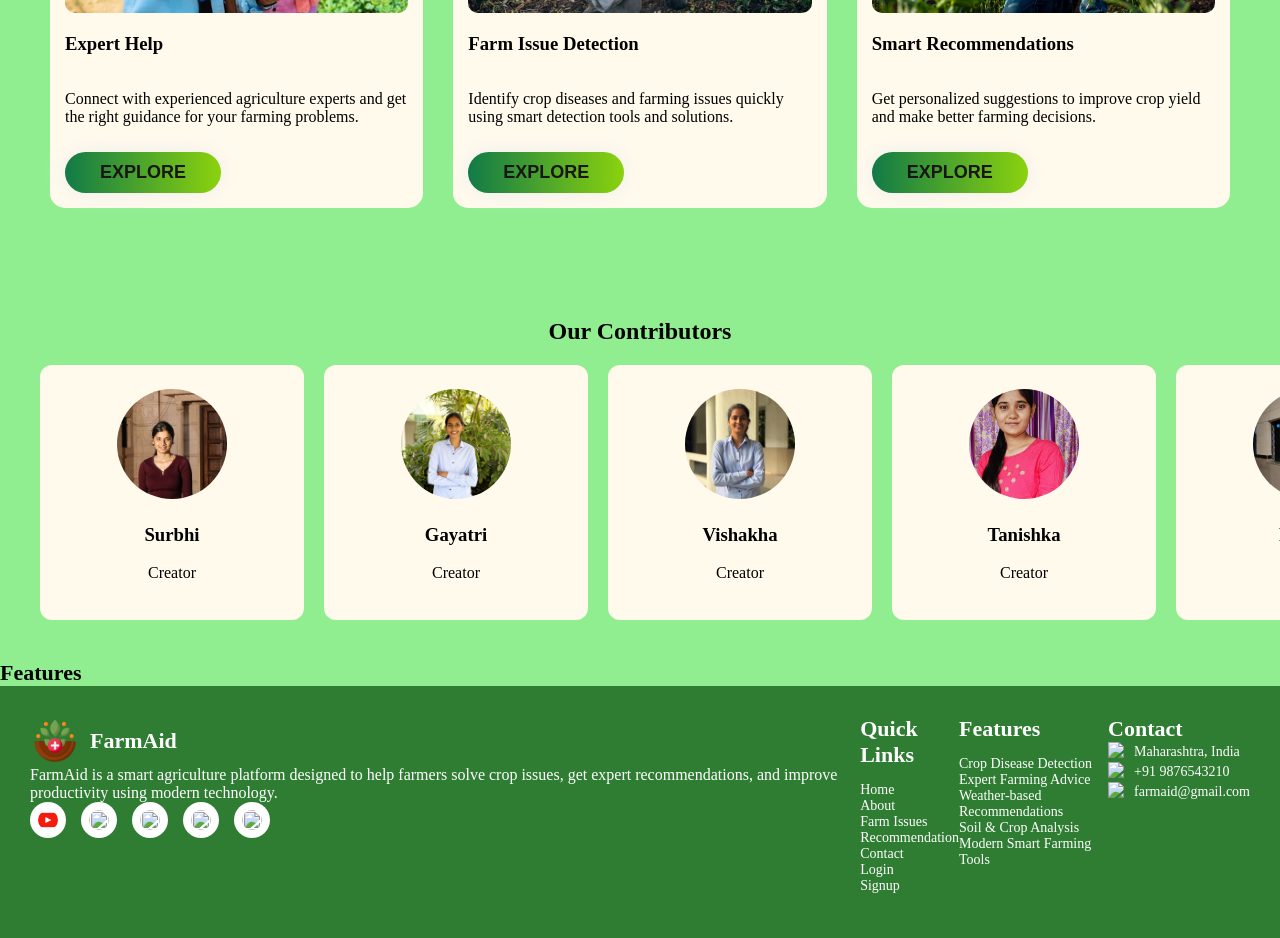
==== commit e1eace9a: "changes in footer" ====
--- a/pages/about.html
+++ b/pages/about.html
@@ -22,9 +22,7 @@
             <a href="../pages/recommendation.html" class="menu">Recommendations</a>
             <a href="../pages/expert.html" class="menu">Experts</a>
             <a href="../pages/contact.html" class="menu">Contact</a>
-            <a href="./../pages/login.html" class="menu">Login</a>
-            <a href="./../pages/singup.html" class="menu">Sign Up</a>
-     
+            <a href="./contact.html" class="menu"><span class="lgin">Login</span></a>
         </div>
     </div>
     <section class="vision-mission">
@@ -190,8 +188,10 @@
         </div>
     </section>
 
-
-
+    <div class="footer-section-3">
+        <b class="project-name">Features</b>
+        </div>
+         
 
         
         
@@ -271,21 +271,21 @@
         <b class="project-name">Contact</b>
 
         <div class="contact-item">
-            <img src="./../images/map.png" height="20px">
+            <img src="./images/map.png" height="20px">
             <a href="#" class="menu-subitem">
                 Maharashtra, India
             </a>
         </div>
 
         <div class="contact-item">
-            <img src="./../images/call.png" height="20px">
+            <img src="./images/phone.png" height="20px">
             <a href="tel:+919876543210" class="menu-subitem">
                 +91 9876543210
             </a>
         </div>
 
         <div class="contact-item">
-            <img src="./../images/gmail.png" height="20px">
+            <img src="./images/gmail.png" height="20px">
             <a href="mailto:farmaid@gmail.com" class="menu-subitem">
                 farmaid@gmail.com
             </a>
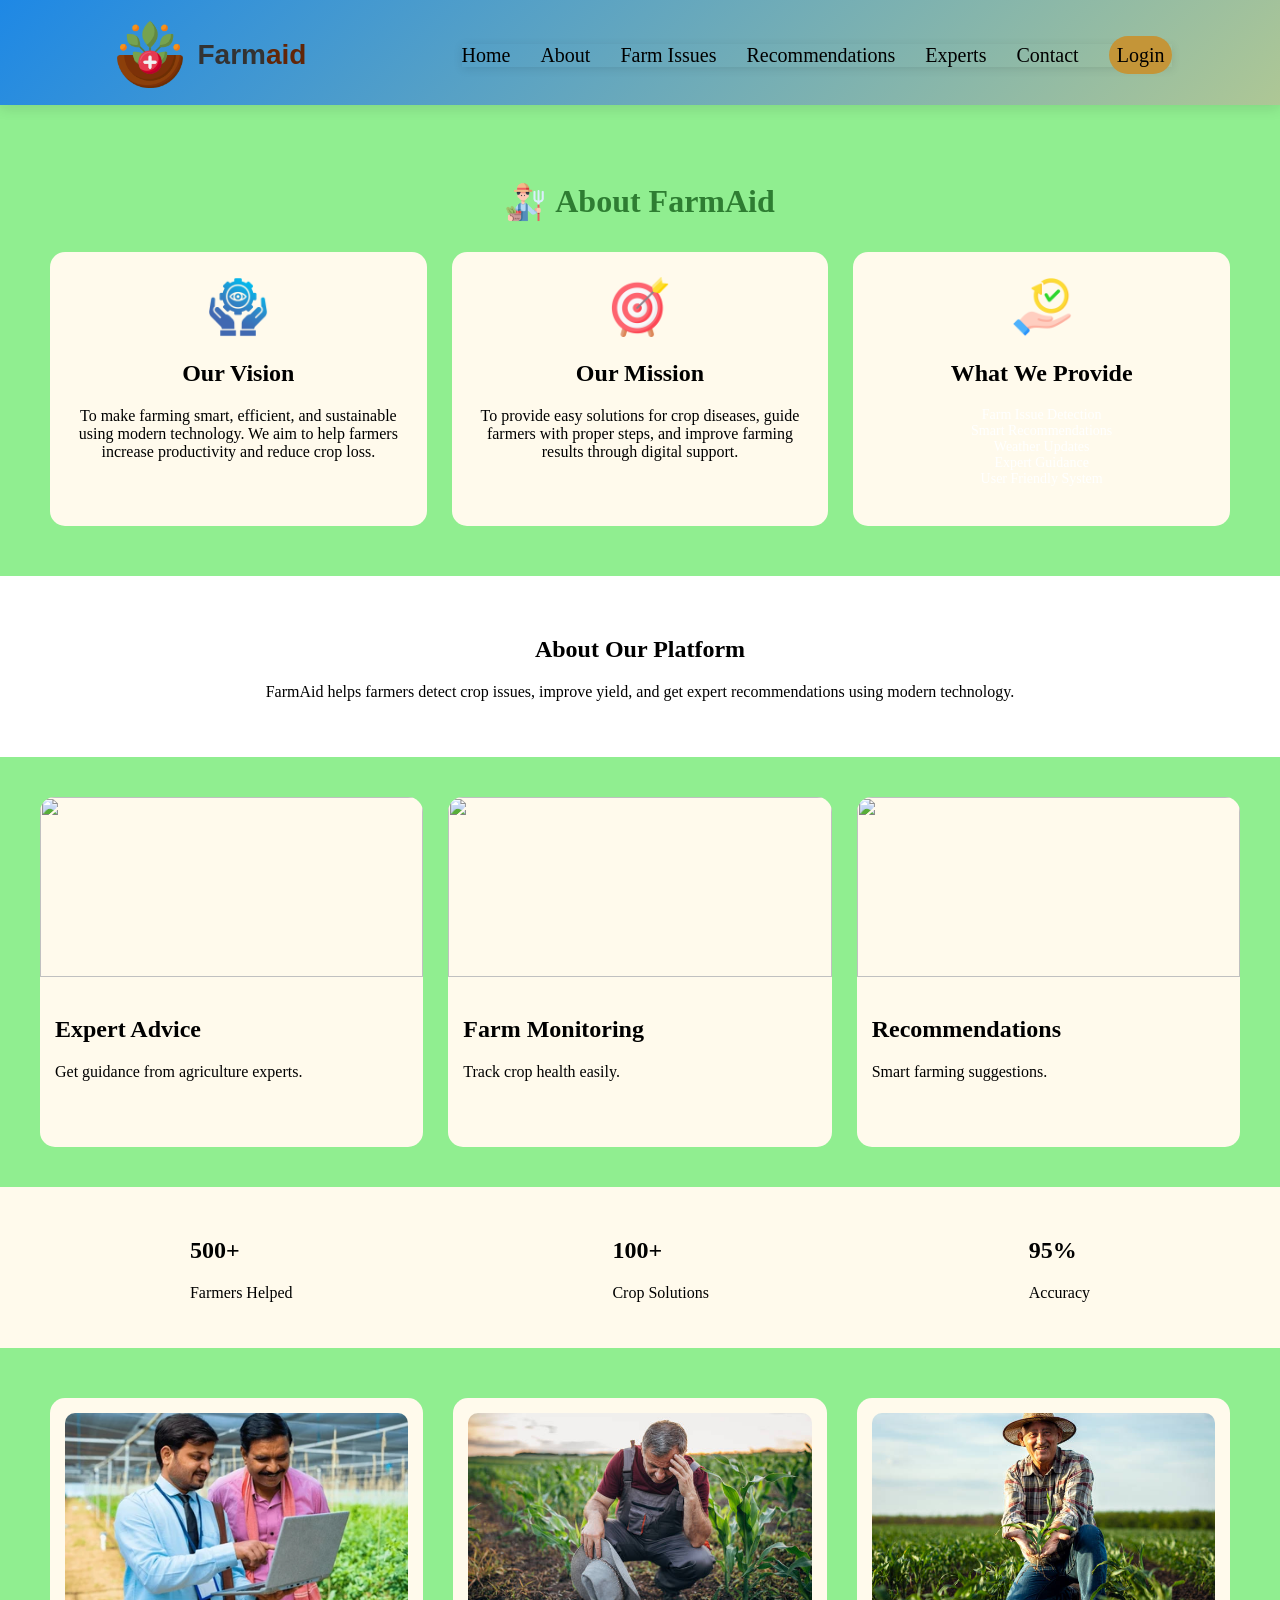
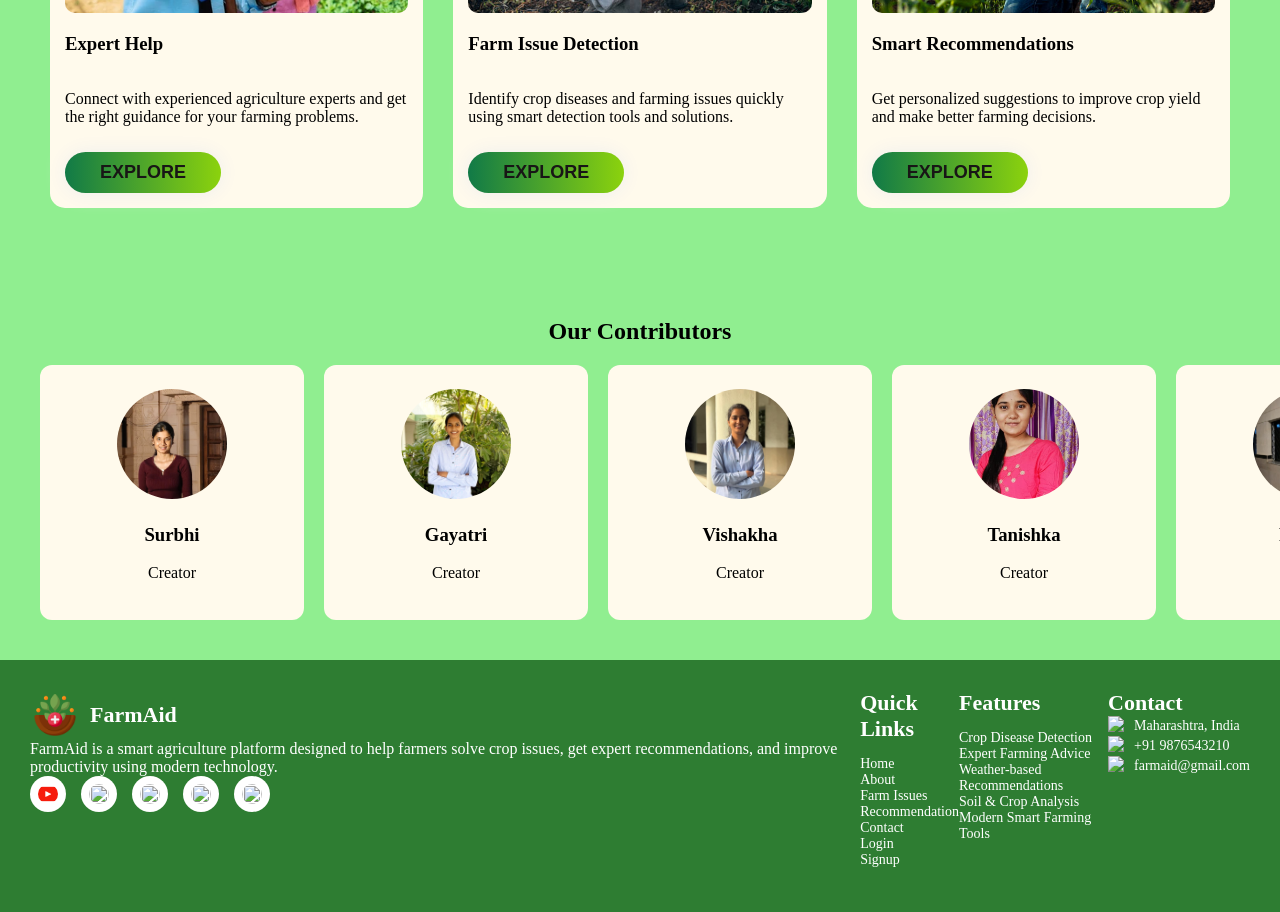
==== commit 56ea2860: "added all img" ====
--- a/pages/about.html
+++ b/pages/about.html
@@ -188,10 +188,8 @@
         </div>
     </section>
 
-    <div class="footer-section-3">
-        <b class="project-name">Features</b>
-        </div>
-         
+
+
 
         
         
